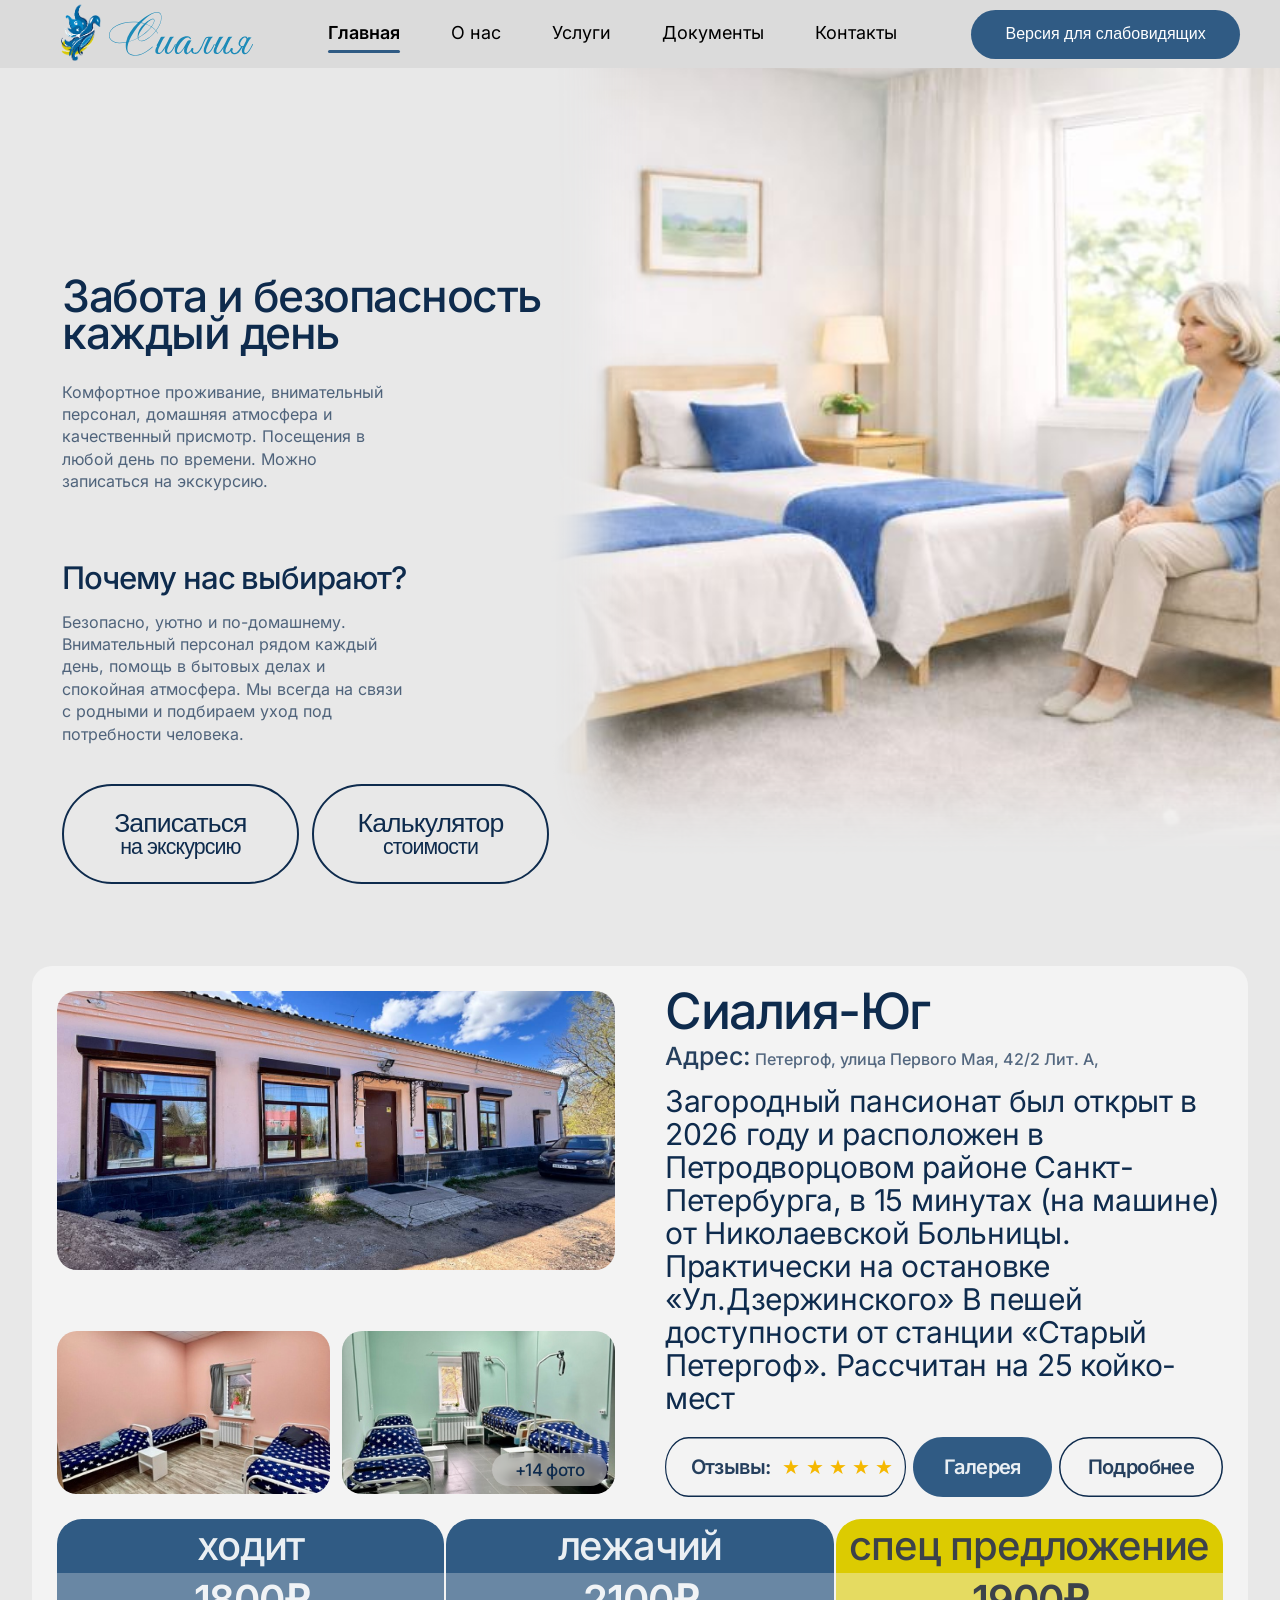
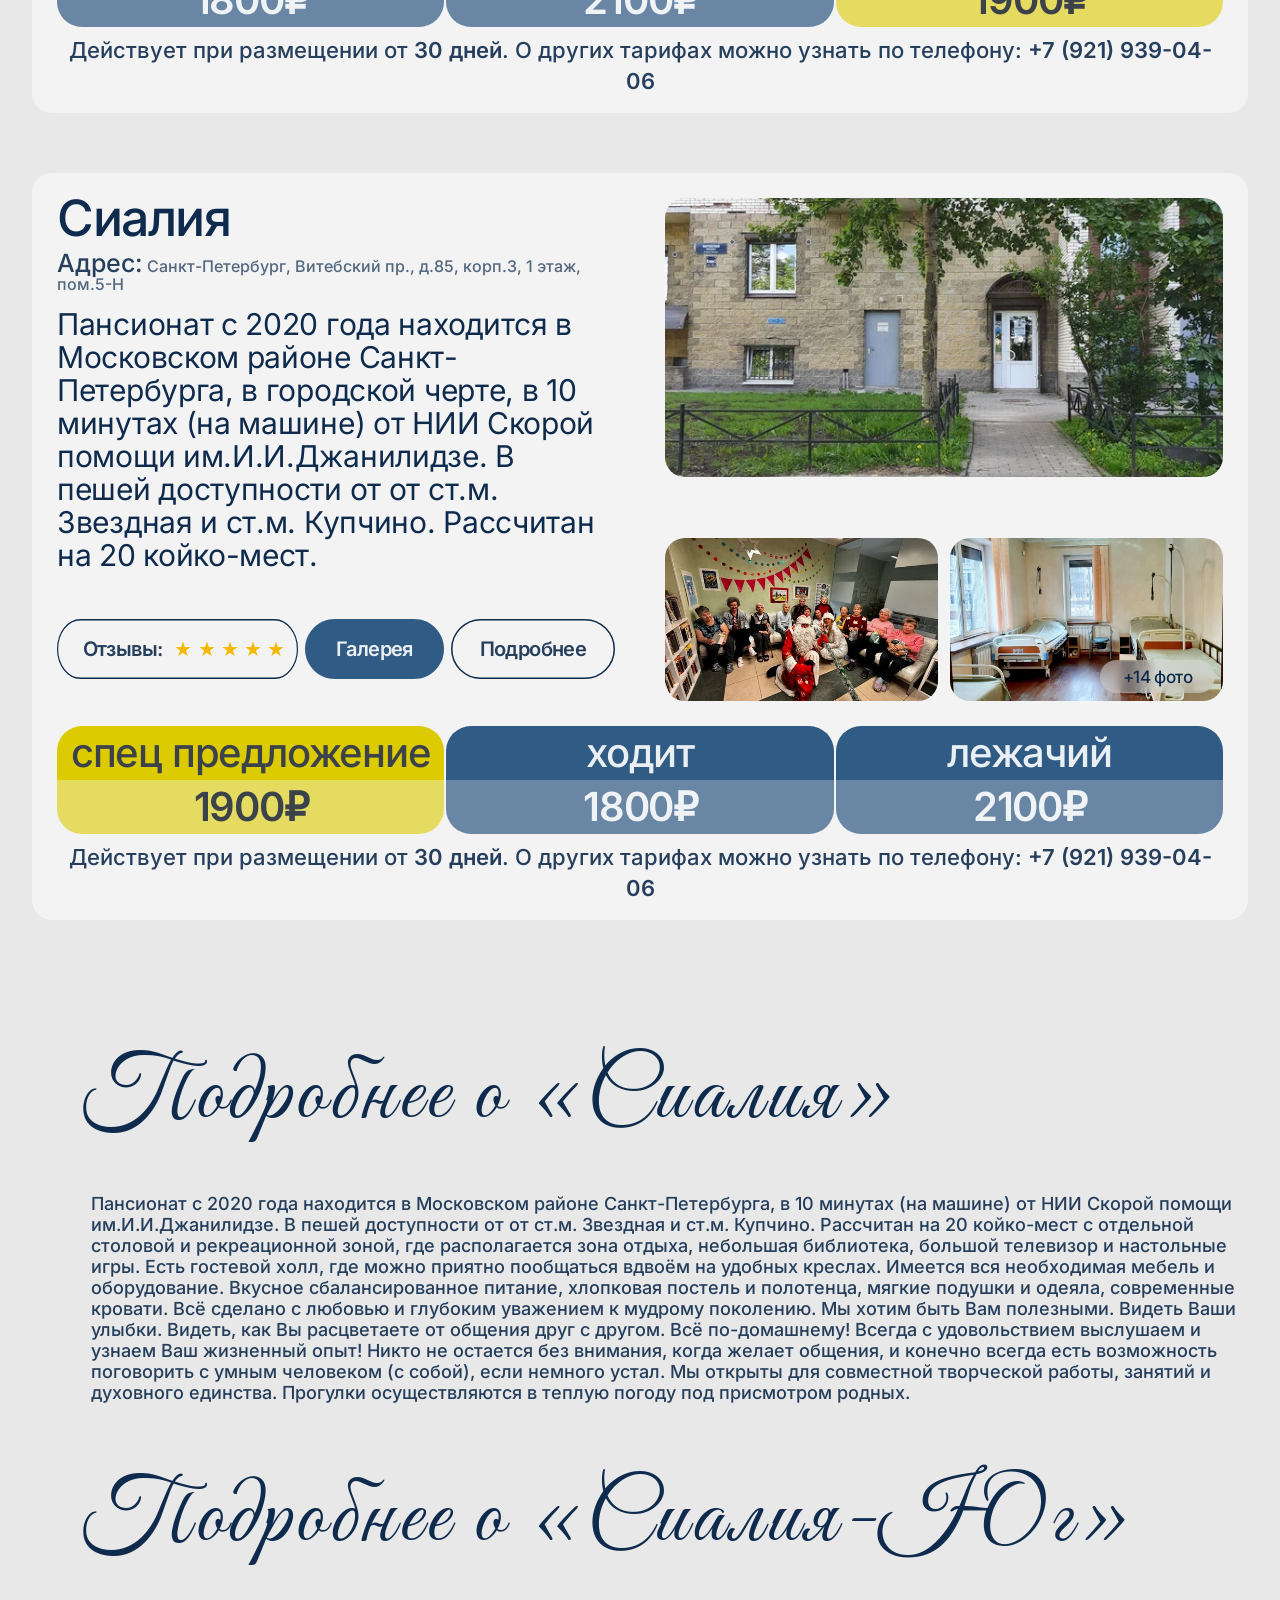
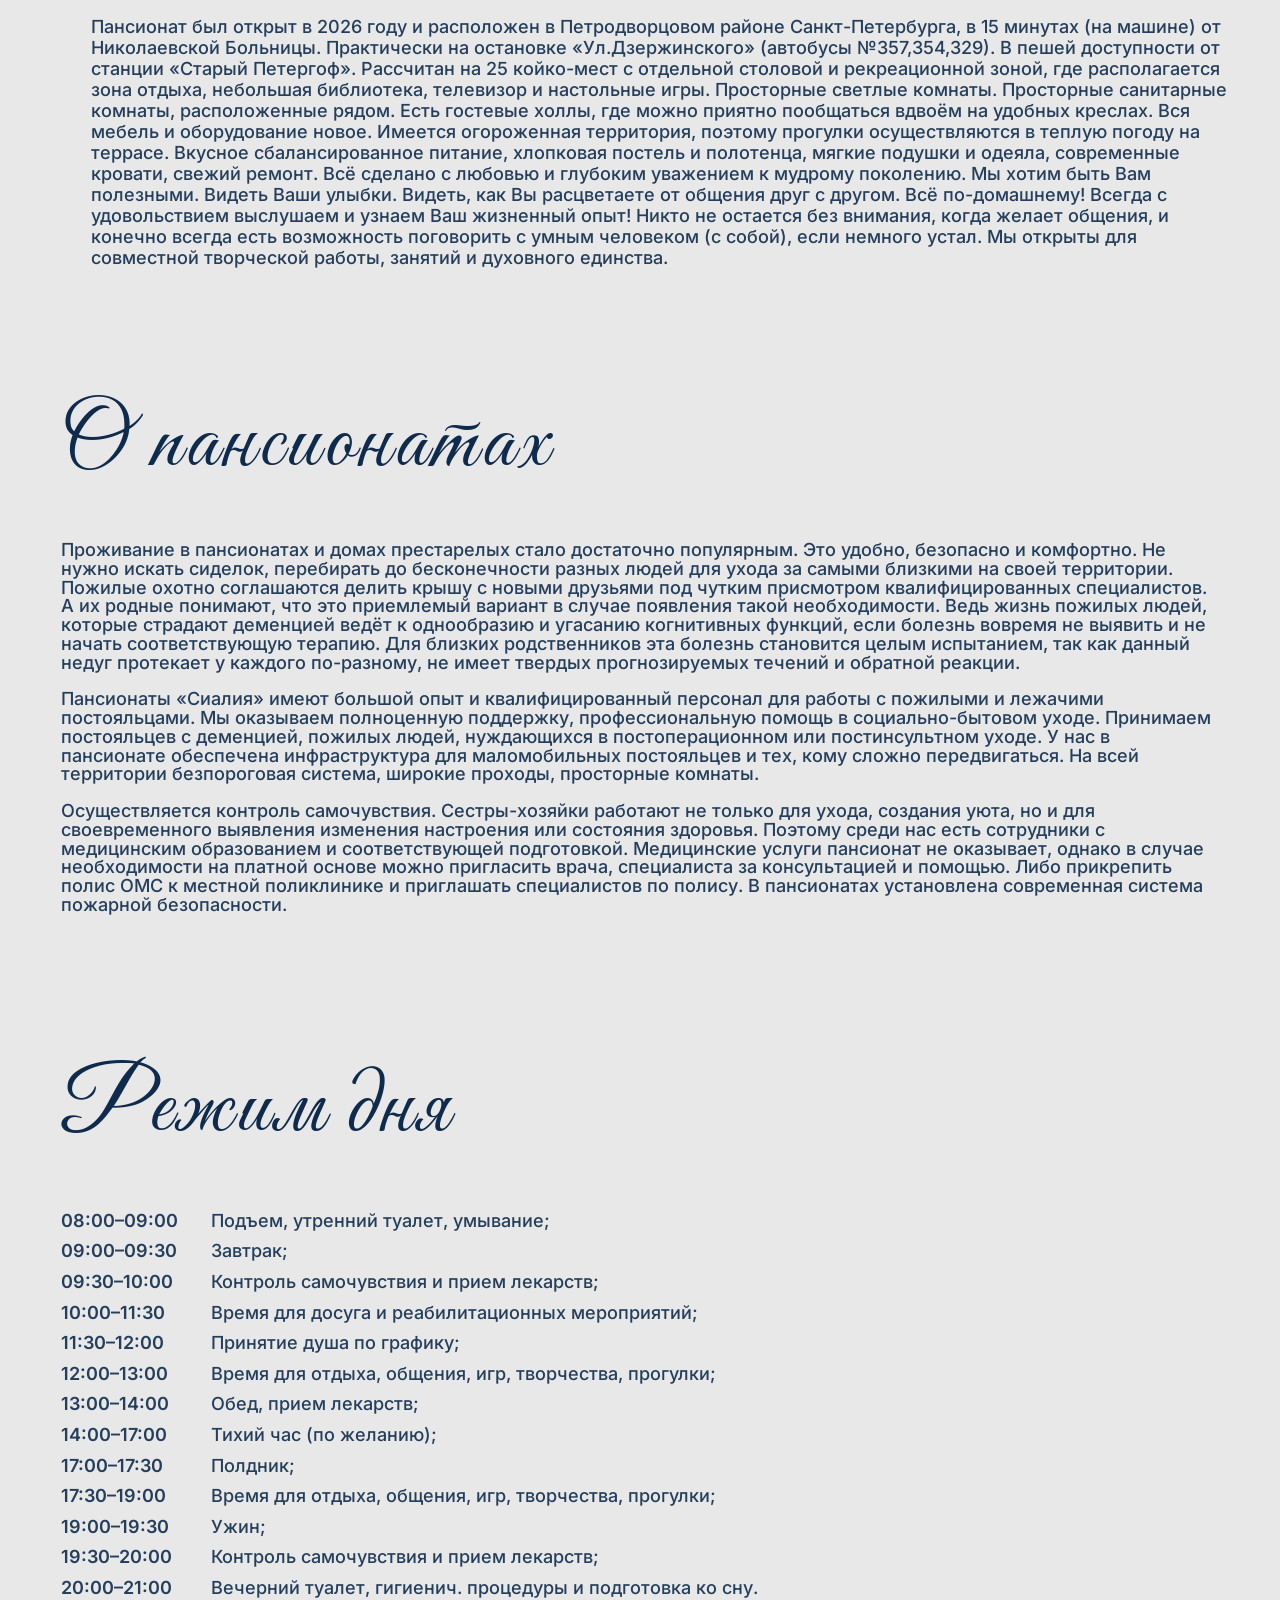
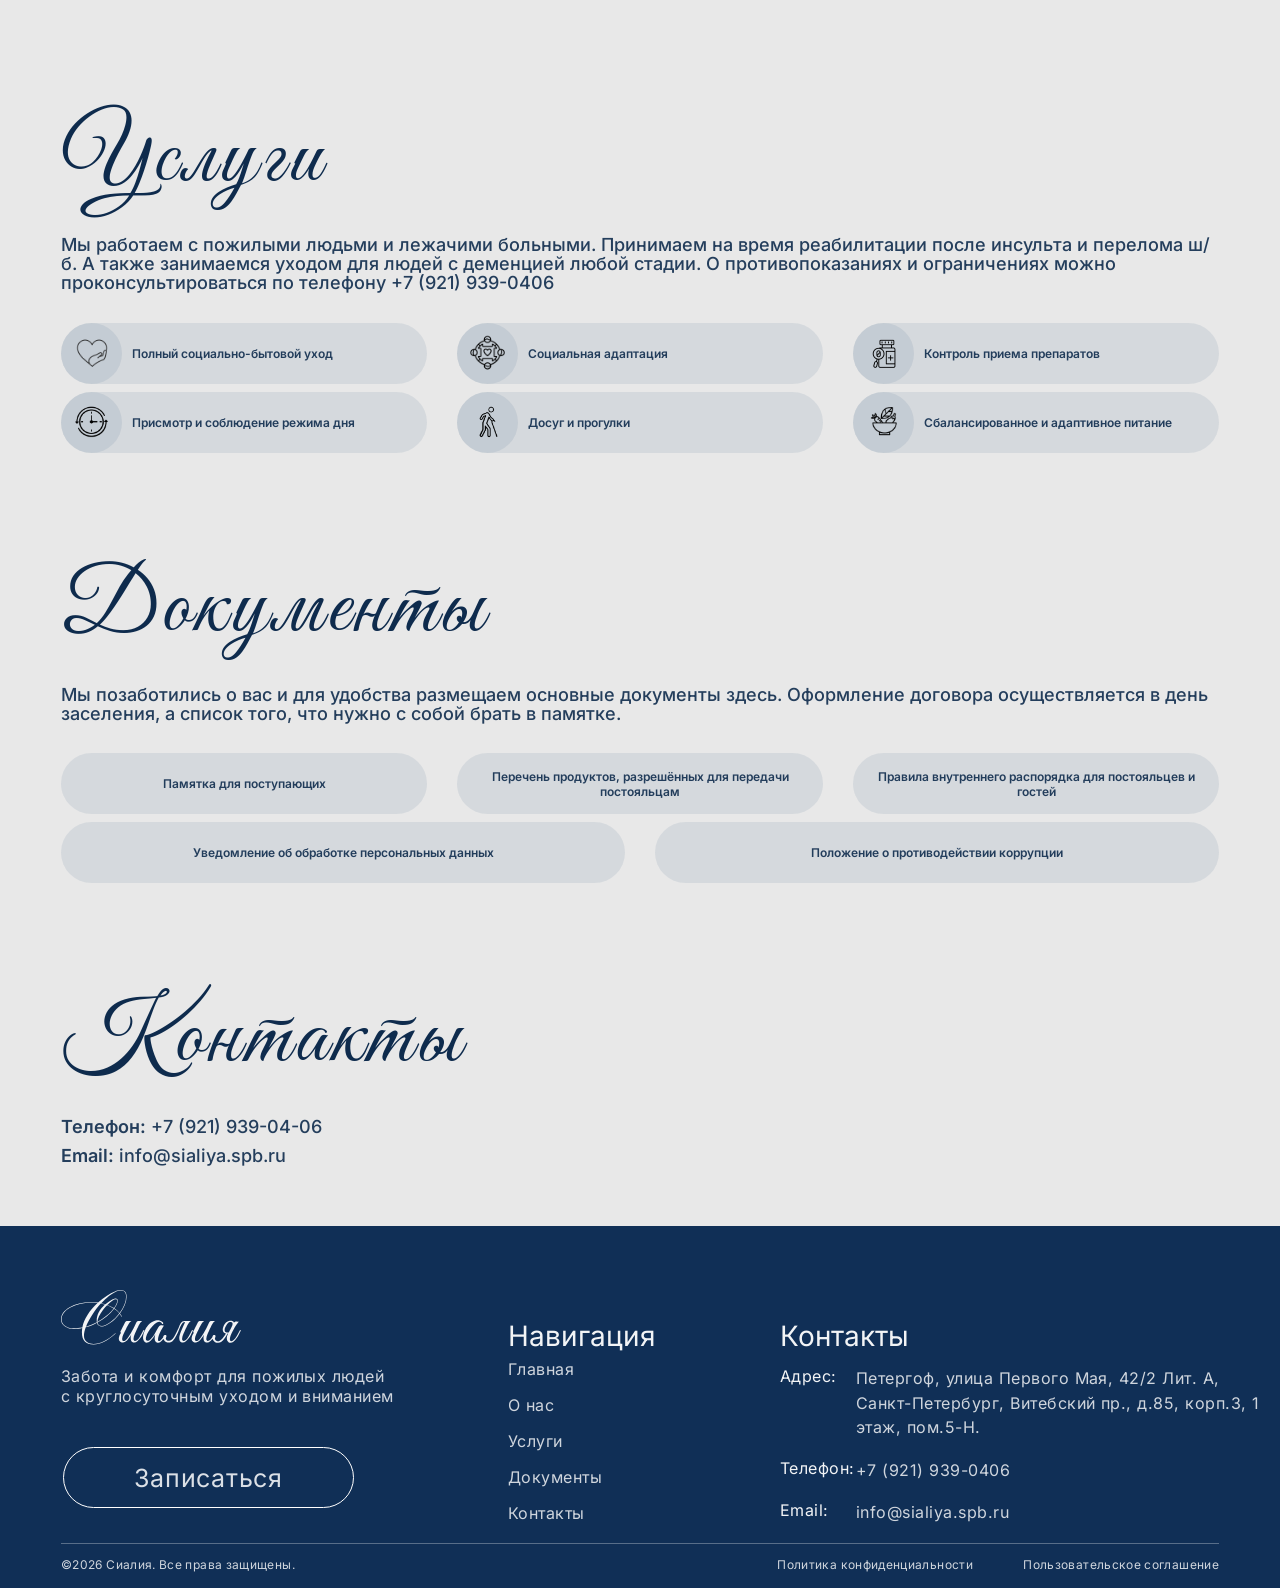
==== index.html @ 1092ec9b "Исправить версию для слабовидящих — zoom, схемы, панель - Zoom: переносим с html на .page-content — " ====
﻿<!DOCTYPE html>
<html lang="ru">
<head>
  <meta charset="UTF-8">
  <meta name="viewport" content="width=device-width, initial-scale=1">
  <title>Сиалия — Пансионат для пожилых людей</title>
  <link rel="stylesheet" href="assets/fonts/fonts-embedded.css">
  
  <link rel="stylesheet" href="style.css">
</head>
<body>
<div class="page-wrap">

<!-- ========================= HEADER ========================= -->
<header class="header" id="home">
  <a href="#home" class="header__logo-wrap">
    <img class="header__logo-img" src="assets/images/logo-bird.png" alt="Сиалия">
    <img class="header__logo-text-img" src="assets/images/logo-text.svg" alt="Сиалия">
  </a>
  <nav class="header__nav">
    <a href="#home" class="active">Главная</a>
    <a href="#about">О нас</a>
    <a href="#services">Услуги</a>
    <a href="#documents">Документы</a>
    <a href="#contacts">Контакты</a>
  </nav>
  <button class="header__burger" id="burgerBtn" aria-label="Меню">
    <span></span><span></span><span></span>
  </button>
  <button class="header__a11y" onclick="toggleA11y()" aria-label="Версия для слабовидящих">
    <svg class="header__a11y-icon" width="20" height="20" viewBox="0 0 26 26" fill="none" aria-hidden="true">
      <path d="M2 13C2 13 6.5 5 13 5C19.5 5 24 13 24 13C24 13 19.5 21 13 21C6.5 21 2 13 2 13Z" stroke="white" stroke-width="2" stroke-linecap="round" stroke-linejoin="round"/>
      <circle cx="13" cy="13" r="3.5" stroke="white" stroke-width="2"/>
    </svg>
    <span class="header__a11y-text">Версия для слабовидящих</span>
  </button>
  <nav class="header__mobile-nav" id="mobileNav">
    <a href="#home" class="active">Главная</a>
    <a href="#about">О нас</a>
    <a href="#services">Услуги</a>
    <a href="#documents">Документы</a>
    <a href="#contacts">Контакты</a>
  </nav>
</header>

<!-- ========================= A11Y PANEL ========================= -->
<div class="a11y-panel" id="a11yPanel" role="toolbar" aria-label="Параметры доступности" aria-hidden="true">
  <div class="a11y-panel__inner">
    <span class="a11y-panel__label">Размер шрифта:</span>
    <div class="a11y-panel__group">
      <button class="a11y-panel__btn" data-a11y="fs" data-val="0">А</button>
      <button class="a11y-panel__btn" data-a11y="fs" data-val="1">А+</button>
      <button class="a11y-panel__btn" data-a11y="fs" data-val="2">А++</button>
    </div>
    <div class="a11y-panel__sep" aria-hidden="true"></div>
    <span class="a11y-panel__label">Цвет:</span>
    <div class="a11y-panel__group">
      <button class="a11y-panel__btn a11y-panel__btn--bw" data-a11y="scheme" data-val="white">Ч/Б</button>
      <button class="a11y-panel__btn a11y-panel__btn--wb" data-a11y="scheme" data-val="black">Б/Ч</button>
      <button class="a11y-panel__btn a11y-panel__btn--yb" data-a11y="scheme" data-val="yellow">Ж/Ч</button>
    </div>
    <div class="a11y-panel__sep" aria-hidden="true"></div>
    <span class="a11y-panel__label">Изображения:</span>
    <div class="a11y-panel__group">
      <button class="a11y-panel__btn" data-a11y="images" data-val="1">Вкл</button>
      <button class="a11y-panel__btn" data-a11y="images" data-val="0">Выкл</button>
    </div>
    <div class="a11y-panel__sep" aria-hidden="true"></div>
    <span class="a11y-panel__label">Интервал:</span>
    <div class="a11y-panel__group">
      <button class="a11y-panel__btn" data-a11y="spacing" data-val="0">Н</button>
      <button class="a11y-panel__btn" data-a11y="spacing" data-val="1">С</button>
      <button class="a11y-panel__btn" data-a11y="spacing" data-val="2">Б</button>
    </div>
    <div class="a11y-panel__sep" aria-hidden="true"></div>
    <button class="a11y-panel__reset" id="a11yReset">Обычная версия</button>
  </div>
</div>

<div class="page-content">
<!-- ========================= HERO ========================= -->
<section class="hero">
  <!-- Right side: background photo with mask -->
  <div class="hero__bg">
    <img src="assets/images/hero-bg.jpg" alt="">
  </div>

  <!-- Left side: content -->
  <div class="hero__content">
    <h1 class="hero__title">Забота и безопасность каждый день</h1>
    <p class="hero__desc">Комфортное проживание, внимательный персонал, домашняя атмосфера и качественный присмотр. Посещения в любой день по времени. Можно записаться на экскурсию.</p>
    <h2 class="hero__why">Почему нас выбирают?</h2>
    <p class="hero__why-desc">Безопасно, уютно и по-домашнему. Внимательный персонал рядом каждый день, помощь в бытовых делах и спокойная атмосфера. Мы всегда на связи с родными и подбираем уход под потребности человека.</p>
    <div class="hero__buttons">
      <button class="hero__btn" onclick="openContact()">
        <span class="hero__btn-line1">Записаться</span>
        <span class="hero__btn-line2">на экскурсию</span>
      </button>
      <button class="hero__btn" onclick="openCalc()">
        <span class="hero__btn-line1">Калькулятор</span>
        <span class="hero__btn-line2">стоимости</span>
      </button>
    </div>
  </div>
</section>

<!-- ========================= СИАЛИЯ-ЮГ ========================= -->
<section class="branch-card" id="sialiya-yug">
  <!-- Photos LEFT -->
  <div class="branch-card__photos branch-card__photos--left">
    <img class="branch-card__photo-main" src="assets/images/south-img9.jpg" alt="Сиалия-Юг">
    <img class="branch-card__photo-sm" src="assets/images/south-img8.jpg" alt="">
    <div class="branch-card__photo-wrap">
      <img class="branch-card__photo-sm" src="assets/images/south-img10.jpg" alt="">
      <!-- TODO: заменить # на ссылку Яндекс.Карты (Юг) -->
      <a class="branch-card__more-photos" href="#" target="_blank" rel="noopener"><span>+14 фото</span></a>
    </div>
  </div>

  <!-- Reviews / Gallery / More RIGHT -->
  <div class="branch-card__meta branch-card__meta-south">
    <div class="branch-card__reviews">
      <img src="assets/images/reviews-south.svg" alt="">
      <div class="branch-card__reviews-inner">
        <span class="branch-card__reviews-label">Отзывы:</span>
        <span class="branch-card__stars"><span>★</span><span>★</span><span>★</span><span>★</span><span>★</span></span>
      </div>
    </div>
    <div class="branch-card__btn-gallery">
      <img src="assets/images/btn-gallery.svg" alt="">
      <span>Галерея</span>
    </div>
    <a class="branch-card__btn-more branch-card__btn-more-south" href="#details-south">
      <img src="assets/images/btn-more-south.svg" alt="">
      <span>Подробнее</span>
    </a>
  </div>

  <!-- Info RIGHT -->
  <div class="branch-card__info branch-card__info--right">
    <div class="branch-card__name">Сиалия-Юг</div>
    <div class="branch-card__address">
      <strong>Адрес:</strong>
      Петергоф, улица Первого Мая, 42/2 Лит. А,
    </div>
    <div class="branch-card__desc">
      Загородный пансионат был открыт в 2026 году и расположен в Петродворцовом районе Санкт-Петербурга, в 15 минутах (на машине) от Николаевской Больницы. Практически на остановке «Ул.Дзержинского» В пешей доступности от станции «Старый Петергоф». Рассчитан на 25 койко-мест
    </div>
  </div>

  <!-- Pricing table -->
  <div class="pricing">
    <div class="pricing__cols">
      <div class="pricing__col pricing__col--blue pricing__col--gap">
        <div class="pricing__top"><span class="pricing__label">ходит</span></div>
        <div class="pricing__bottom"><span class="pricing__price">1800₽</span></div>
      </div>
      <div class="pricing__col pricing__col--blue pricing__col--gap">
        <div class="pricing__top"><span class="pricing__label">лежачий</span></div>
        <div class="pricing__bottom"><span class="pricing__price">2100₽</span></div>
      </div>
      <div class="pricing__col pricing__col--yellow pricing__col--wide">
        <div class="pricing__top"><span class="pricing__label">спец предложение</span></div>
        <div class="pricing__bottom"><span class="pricing__price">1900₽</span></div>
      </div>
    </div>
    <div class="pricing__note">
      Действует при размещении от <strong>30 дней</strong>. О других тарифах можно узнать по телефону: <strong>+7 (921) 939-04-06</strong>
    </div>
  </div>
</section>

<!-- ========================= СИАЛИЯ ========================= -->
<section class="branch-card" id="sialiya">
  <!-- Info LEFT -->
  <div class="branch-card__info branch-card__info--left">
    <div class="branch-card__name">Сиалия</div>
    <div class="branch-card__address">
      <strong>Адрес:</strong>
      Санкт-Петербург, Витебский пр., д.85, корп.3, 1 этаж, пом.5-Н
    </div>
    <div class="branch-card__desc">
      Пансионат с 2020 года находится в Московском районе Санкт-Петербурга, в городской черте, в 10 минутах (на машине) от НИИ Скорой помощи им.И.И.Джанилидзе. В пешей доступности от от ст.м. Звездная и ст.м. Купчино. Рассчитан на 20 койко-мест.
    </div>
  </div>

  <!-- Reviews / Gallery / More LEFT -->
  <div class="branch-card__meta branch-card__meta-main">
    <div class="branch-card__reviews">
      <img src="assets/images/reviews-main.svg" alt="">
      <div class="branch-card__reviews-inner">
        <span class="branch-card__reviews-label">Отзывы:</span>
        <span class="branch-card__stars"><span>★</span><span>★</span><span>★</span><span>★</span><span>★</span></span>
      </div>
    </div>
    <div class="branch-card__btn-gallery">
      <img src="assets/images/btn-gallery.svg" alt="">
      <span>Галерея</span>
    </div>
    <a class="branch-card__btn-more branch-card__btn-more-main" href="#details-main">
      <img src="assets/images/btn-more-main.svg" alt="">
      <span>Подробнее</span>
    </a>
  </div>

  <!-- Photos RIGHT -->
  <div class="branch-card__photos branch-card__photos--right">
    <img class="branch-card__photo-main" src="assets/images/main-img9.jpg" alt="Сиалия">
    <img class="branch-card__photo-sm" src="assets/images/main-img8.jpg" alt="">
    <div class="branch-card__photo-wrap">
      <img class="branch-card__photo-sm" src="assets/images/main-img10.jpg" alt="">
      <!-- TODO: заменить # на ссылку Яндекс.Карты (Сиалия) -->
      <a class="branch-card__more-photos" href="#" target="_blank" rel="noopener"><span>+14 фото</span></a>
    </div>
  </div>

  <!-- Pricing table -->
  <div class="pricing">
    <div class="pricing__cols">
      <div class="pricing__col pricing__col--yellow pricing__col--wide pricing__col--gap">
        <div class="pricing__top"><span class="pricing__label">спец предложение</span></div>
        <div class="pricing__bottom"><span class="pricing__price">1900₽</span></div>
      </div>
      <div class="pricing__col pricing__col--blue pricing__col--gap">
        <div class="pricing__top"><span class="pricing__label">ходит</span></div>
        <div class="pricing__bottom"><span class="pricing__price">1800₽</span></div>
      </div>
      <div class="pricing__col pricing__col--blue">
        <div class="pricing__top"><span class="pricing__label">лежачий</span></div>
        <div class="pricing__bottom"><span class="pricing__price">2100₽</span></div>
      </div>
    </div>
    <div class="pricing__note">
      Действует при размещении от <strong>30 дней</strong>. О других тарифах можно узнать по телефону: <strong>+7 (921) 939-04-06</strong>
    </div>
  </div>
</section>

<!-- ========================= ПОДРОБНЕЕ О СИАЛИЯ ========================= -->
<section class="details">
  <h2 class="details__heading" id="details-main">Подробнее о «Сиалия»</h2>
  <p class="details__text">
    Пансионат с 2020 года находится в Московском районе Санкт-Петербурга, в 10 минутах (на машине) от НИИ Скорой помощи им.И.И.Джанилидзе. В пешей доступности от от ст.м. Звездная и ст.м. Купчино. Рассчитан на 20 койко-мест с отдельной столовой и рекреационной зоной, где располагается зона отдыха, небольшая библиотека, большой телевизор и настольные игры. Есть гостевой холл, где можно приятно пообщаться вдвоём на удобных креслах. Имеется вся необходимая мебель и оборудование. Вкусное сбалансированное питание, хлопковая постель и полотенца, мягкие подушки и одеяла, современные кровати. Всё сделано с любовью и глубоким уважением к мудрому поколению. Мы хотим быть Вам полезными. Видеть Ваши улыбки. Видеть, как Вы расцветаете от общения друг с другом. Всё по-домашнему! Всегда с удовольствием выслушаем и узнаем Ваш жизненный опыт! Никто не остается без внимания, когда желает общения, и конечно всегда есть возможность поговорить с умным человеком (с собой), если немного устал. Мы открыты для совместной творческой работы, занятий и духовного единства. Прогулки осуществляются в теплую погоду под присмотром родных.
  </p>
  <h2 class="details__heading" id="details-south">Подробнее о «Сиалия-Юг»</h2>
  <p class="details__text">
    Пансионат был открыт в 2026 году и расположен в Петродворцовом районе Санкт-Петербурга, в 15 минутах (на машине) от Николаевской Больницы. Практически на остановке «Ул.Дзержинского» (автобусы №357,354,329). В пешей доступности от станции «Старый Петергоф». Рассчитан на 25 койко-мест с отдельной столовой и рекреационной зоной, где располагается зона отдыха, небольшая библиотека, телевизор и настольные игры. Просторные светлые комнаты. Просторные санитарные комнаты, расположенные рядом. Есть гостевые холлы, где можно приятно пообщаться вдвоём на удобных креслах. Вся мебель и оборудование новое. Имеется огороженная территория, поэтому прогулки осуществляются в теплую погоду на террасе. Вкусное сбалансированное питание, хлопковая постель и полотенца, мягкие подушки и одеяла, современные кровати, свежий ремонт. Всё сделано с любовью и глубоким уважением к мудрому поколению. Мы хотим быть Вам полезными. Видеть Ваши улыбки. Видеть, как Вы расцветаете от общения друг с другом. Всё по-домашнему! Всегда с удовольствием выслушаем и узнаем Ваш жизненный опыт! Никто не остается без внимания, когда желает общения, и конечно всегда есть возможность поговорить с умным человеком (с собой), если немного устал. Мы открыты для совместной творческой работы, занятий и духовного единства.
  </p>
</section>

<!-- ========================= О ПАНСИОНАТАХ ========================= -->
<section class="section" id="about">
  <h2 class="section__heading">О пансионатах</h2>
  <div class="section__text">
    <p style="margin-bottom:1em;">Проживание в пансионатах и домах престарелых стало достаточно популярным. Это удобно, безопасно и комфортно. Не нужно искать сиделок, перебирать до бесконечности разных людей для ухода за самыми близкими на своей территории. Пожилые охотно соглашаются делить крышу с новыми друзьями под чутким присмотром квалифицированных специалистов. А их родные понимают, что это приемлемый вариант в случае появления такой необходимости. Ведь жизнь пожилых людей, которые страдают деменцией ведёт к однообразию и угасанию когнитивных функций, если болезнь вовремя не выявить и не начать соответствующую терапию. Для близких родственников эта болезнь становится целым испытанием, так как данный недуг протекает у каждого по-разному, не имеет твердых прогнозируемых течений и обратной реакции.</p>
    <p style="margin-bottom:1em;">Пансионаты «Сиалия» имеют большой опыт и квалифицированный персонал для работы с пожилыми и лежачими постояльцами. Мы оказываем полноценную поддержку, профессиональную помощь в социально-бытовом уходе. Принимаем постояльцев с деменцией, пожилых людей, нуждающихся в постоперационном или постинсультном уходе. У нас в пансионате обеспечена инфраструктура для маломобильных постояльцев и тех, кому сложно передвигаться. На всей территории безпороговая система, широкие проходы, просторные комнаты.</p>
    <p style="margin-bottom:1em;">Осуществляется контроль самочувствия. Сестры-хозяйки работают не только для ухода, создания уюта, но и для своевременного выявления изменения настроения или состояния здоровья. Поэтому среди нас есть сотрудники с медицинским образованием и соответствующей подготовкой. Медицинские услуги пансионат не оказывает, однако в случае необходимости на платной основе можно пригласить врача, специалиста за консультацией и помощью. Либо прикрепить полис ОМС к местной поликлинике и приглашать специалистов по полису. В пансионатах установлена современная система пожарной безопасности.</p>
  </div>
</section>

<!-- ========================= РЕЖИМ ДНЯ ========================= -->
<section class="schedule">
  <h2 class="schedule__heading">Режим дня</h2>
  <div class="schedule__table">
    <div class="schedule__row"><span class="schedule__time">08:00–09:00</span><span class="schedule__item">Подъем, утренний туалет, умывание;</span></div>
    <div class="schedule__row"><span class="schedule__time">09:00–09:30</span><span class="schedule__item">Завтрак;</span></div>
    <div class="schedule__row"><span class="schedule__time">09:30–10:00</span><span class="schedule__item">Контроль самочувствия и прием лекарств;</span></div>
    <div class="schedule__row"><span class="schedule__time">10:00–11:30</span><span class="schedule__item">Время для досуга и реабилитационных мероприятий;</span></div>
    <div class="schedule__row"><span class="schedule__time">11:30–12:00</span><span class="schedule__item">Принятие душа по графику;</span></div>
    <div class="schedule__row"><span class="schedule__time">12:00–13:00</span><span class="schedule__item">Время для отдыха, общения, игр, творчества, прогулки;</span></div>
    <div class="schedule__row"><span class="schedule__time">13:00–14:00</span><span class="schedule__item">Обед, прием лекарств;</span></div>
    <div class="schedule__row"><span class="schedule__time">14:00–17:00</span><span class="schedule__item">Тихий час (по желанию);</span></div>
    <div class="schedule__row"><span class="schedule__time">17:00–17:30</span><span class="schedule__item">Полдник;</span></div>
    <div class="schedule__row"><span class="schedule__time">17:30–19:00</span><span class="schedule__item">Время для отдыха, общения, игр, творчества, прогулки;</span></div>
    <div class="schedule__row"><span class="schedule__time">19:00–19:30</span><span class="schedule__item">Ужин;</span></div>
    <div class="schedule__row"><span class="schedule__time">19:30–20:00</span><span class="schedule__item">Контроль самочувствия и прием лекарств;</span></div>
    <div class="schedule__row"><span class="schedule__time">20:00–21:00</span><span class="schedule__item">Вечерний туалет, гигиенич. процедуры и подготовка ко сну.</span></div>
  </div>
  </section>

<!-- ========================= УСЛУГИ ========================= -->
<section class="services" id="services">
  <h2 class="services__heading">Услуги</h2>
  <p class="services__desc">Мы работаем с пожилыми людьми и лежачими больными. Принимаем на время реабилитации после инсульта и перелома ш/б. А также занимаемся уходом для людей с деменцией любой стадии. О противопоказаниях и ограничениях можно проконсультироваться по телефону +7 (921) 939-0406</p>
  <div class="services__grid">
    <div class="service-item">
      <div class="service-item__icon-wrap"><img class="service-item__icon" src="assets/images/icon1.png" alt=""></div>
      <span class="service-item__text">Полный социально-бытовой уход</span>
    </div>
    <div class="service-item">
      <div class="service-item__icon-wrap"><img class="service-item__icon" src="assets/images/icon5.png" alt=""></div>
      <span class="service-item__text">Социальная адаптация</span>
    </div>
    <div class="service-item">
      <div class="service-item__icon-wrap"><img class="service-item__icon" src="assets/images/icon3.png" alt=""></div>
      <span class="service-item__text">Контроль приема препаратов</span>
    </div>
    <div class="service-item">
      <div class="service-item__icon-wrap"><img class="service-item__icon" src="assets/images/icon4.png" alt=""></div>
      <span class="service-item__text">Присмотр и соблюдение режима дня</span>
    </div>
    <div class="service-item">
      <div class="service-item__icon-wrap"><img class="service-item__icon" src="assets/images/icon2.png" alt=""></div>
      <span class="service-item__text">Досуг и прогулки</span>
    </div>
    <div class="service-item">
      <div class="service-item__icon-wrap"><img class="service-item__icon" src="assets/images/icon6.png" alt=""></div>
      <span class="service-item__text">Сбалансированное и адаптивное питание</span>
    </div>
  </div>
</section>

<!-- ========================= ДОКУМЕНТЫ ========================= -->
<section class="documents" id="documents">
  <h2 class="documents__heading">Документы</h2>
  <p class="documents__desc">Мы позаботились о вас и для удобства размещаем основные документы здесь. Оформление договора осуществляется в день заселения, а список того, что нужно с собой брать в памятке.</p>
  <div class="documents__grid">
    <a class="doc-item" href="docs/pamyatka.html">
      <span>Памятка для поступающих</span>
    </a>
    <a class="doc-item" href="docs/perechen-produktov.html">
      <span>Перечень продуктов, разрешённых для передачи постояльцам</span>
    </a>
    <a class="doc-item" href="docs/pravila-rasporyadka.html">
      <span>Правила внутреннего распорядка для постояльцев и гостей</span>
    </a>
    <a class="doc-item" href="docs/personalnye-dannye.html">
      <span>Уведомление об обработке персональных данных</span>
    </a>
    <a class="doc-item doc-item--wide" href="docs/protivodeistvie-korrupcii.html">
      <span>Положение о противодействии коррупции</span>
    </a>
  </div>
</section>

<!-- ========================= КОНТАКТЫ ========================= -->
<section class="contacts" id="contacts">
  <h2 class="contacts__heading">Контакты</h2>
  <p class="contacts__phone"><strong>Телефон:</strong> +7 (921) 939-04-06</p>
  <p class="contacts__email"><strong>Email:</strong> info@sialiya.spb.ru</p>
</section>

<!-- ========================= FOOTER ========================= -->
<footer class="footer">
  <div class="footer__logo">
    <img src="assets/images/logo-text-footer.svg" alt="Сиалия">
  </div>
  <div class="footer__tagline">
    Забота и комфорт для пожилых людей<br>
    с круглосуточным уходом и вниманием
  </div>
  <div class="footer__cta" onclick="openContact()">
    <span>Записаться</span>
  </div>

  <!-- nav + contacts wrapper (static on desktop, flex on mobile) -->
  <div class="footer__mid">
    <div class="footer__nav-col">
      <div class="footer__nav-title">Навигация</div>
      <nav class="footer__nav">
        <a href="#home">Главная</a>
        <a href="#about">О нас</a>
        <a href="#services">Услуги</a>
        <a href="#documents">Документы</a>
        <a href="#contacts">Контакты</a>
      </nav>
    </div>
    <div class="footer__contacts-col">
      <div class="footer__contacts-title">Контакты</div>
      <div class="footer__contacts-block">
        <div class="footer__contacts-row">
          <span class="footer__contacts-label">Адрес:</span>
          <span class="footer__contacts-value">Петергоф, улица Первого Мая, 42/2 Лит. А,<br>Санкт-Петербург, Витебский пр., д.85, корп.3, 1 этаж, пом.5-Н.</span>
        </div>
        <div class="footer__contacts-row">
          <span class="footer__contacts-label">Телефон:</span>
          <span class="footer__contacts-value">+7 (921) 939-0406</span>
        </div>
        <div class="footer__contacts-row">
          <span class="footer__contacts-label">Email:</span>
          <span class="footer__contacts-value">info@sialiya.spb.ru</span>
        </div>
      </div>
    </div>
  </div>

  <!-- bottom bar wrapper -->
  <div class="footer__bottom">
    <div class="footer__line"></div>
    <div class="footer__bottom-links">
      <span class="footer__copyright">©2026 Сиалия. Все права защищены.</span>
      <a class="footer__policy" href="privacy.html">Политика конфиденциальности</a>
      <a class="footer__terms" href="terms.html">Пользовательское соглашение</a>
    </div>
  </div>
</footer>
</div><!-- /.page-content -->

</div><!-- /.page-wrap -->

<!-- ========================= CALCULATOR MODAL ========================= -->
<div class="modal-overlay" id="calcModal" onclick="if(event.target===this)closeCalc()">
  <div class="calculator">
    <div class="calc__header">
      <h2>Расчёт стоимости пребывания</h2>
      <button class="calc__close" onclick="closeCalc()">✕</button>
    </div>
    <div class="calc__body">
      <div class="calc__field">
        <label class="calc__label">Срок пребывания</label>
        <select id="calcPeriod" class="calc__input">
          <option value="">Выбрать</option>
          <option>До 30 дней</option>
          <option>От 30 дней</option>
          <option>От 3 месяцев</option>
        </select>
      </div>
      <div class="calc__field">
        <label class="calc__label">Возраст</label>
        <input id="calcAge" class="calc__input" type="number" placeholder="Например: 65 лет" min="1" max="120">
      </div>
      <div class="calc__field">
        <label class="calc__label">Степень самостоятельности</label>
        <select id="calcMobility" class="calc__input">
          <option value="">Выбрать</option>
          <option>Ходит самостоятельно</option>
          <option>Ходит с поддержкой</option>
          <option>Лежачий</option>
        </select>
      </div>
      <div class="calc__field">
        <label class="calc__label">Телефон</label>
        <input class="calc__input" type="tel" placeholder="Например: +7 999 999 99 99">
      </div>
      <div class="calc__field">
        <label class="calc__label">Психические заболевания</label>
        <select id="calcMental" class="calc__input" onchange="toggleMentalDetail(this)">
          <option value="">Выбрать</option>
          <option value="no">Нет</option>
          <option value="yes">Да</option>
        </select>
        <input id="calcMentalDetail" class="calc__input calc__mental-detail" type="text" placeholder="Уточните заболевание">
      </div>
      <div class="calc__field">
        <label class="calc__label">Пол</label>
        <div id="calcGender" class="calc__gender">
          <label><input type="radio" name="gender" value="m"> Мужской</label>
          <label><input type="radio" name="gender" value="f"> Женский</label>
        </div>
      </div>
      <label class="calc__consent">
        <input type="checkbox" class="calc__checkbox">
        <span class="calc__consent-text">
          <strong>Нажимая кнопку я даю согласие на </strong>
          обработку персональных данных и соглашаюсь с политикой конфиденциальности
        </span>
      </label>
      <div class="calc__submit-wrap">
        <button class="calc__submit" onclick="submitCalc(event)">Рассчитать стоимость</button>
      </div>
    </div>
  </div>
</div>

<!-- ========================= УВЕДОМЛЕНИЕ ПОСЛЕ КАЛЬКУЛЯТОРА ========================= -->
<div class="modal-overlay" id="notifModal" onclick="if(event.target===this)closeNotif()">
  <div class="notif">
    <button class="calc__close notif__close" onclick="closeNotif()">✕</button>
    <div class="notif__icon">✓</div>
    <h2 class="notif__title">Заявка принята!</h2>
    <p class="notif__text">Менеджер рассчитает стоимость пребывания и свяжется с вами в ближайшее время.</p>
    <button class="notif__btn" onclick="closeNotif()">Понятно</button>
  </div>
</div>

<!-- ========================= ПОПАП КОНТАКТОВ ========================= -->
<div class="modal-overlay" id="contactModal" onclick="if(event.target===this)closeContact()">
  <div class="contact-popup">
    <button class="calc__close" onclick="closeContact()">✕</button>
    <h2 class="contact-popup__title">Свяжитесь с нами</h2>
    <p class="contact-popup__subtitle">Менеджер ответит на все вопросы и поможет подобрать место</p>
    <a class="contact-popup__phone" href="tel:+79219390406">+7 (921) 939-04-06</a>
    <a class="contact-popup__email" href="mailto:info@sialiya.spb.ru">info@sialiya.spb.ru</a>
    <button class="notif__btn contact-popup__close-btn" onclick="closeContact()">Закрыть</button>
  </div>
</div>

<script src="script.js"></script>
</body>
</html>
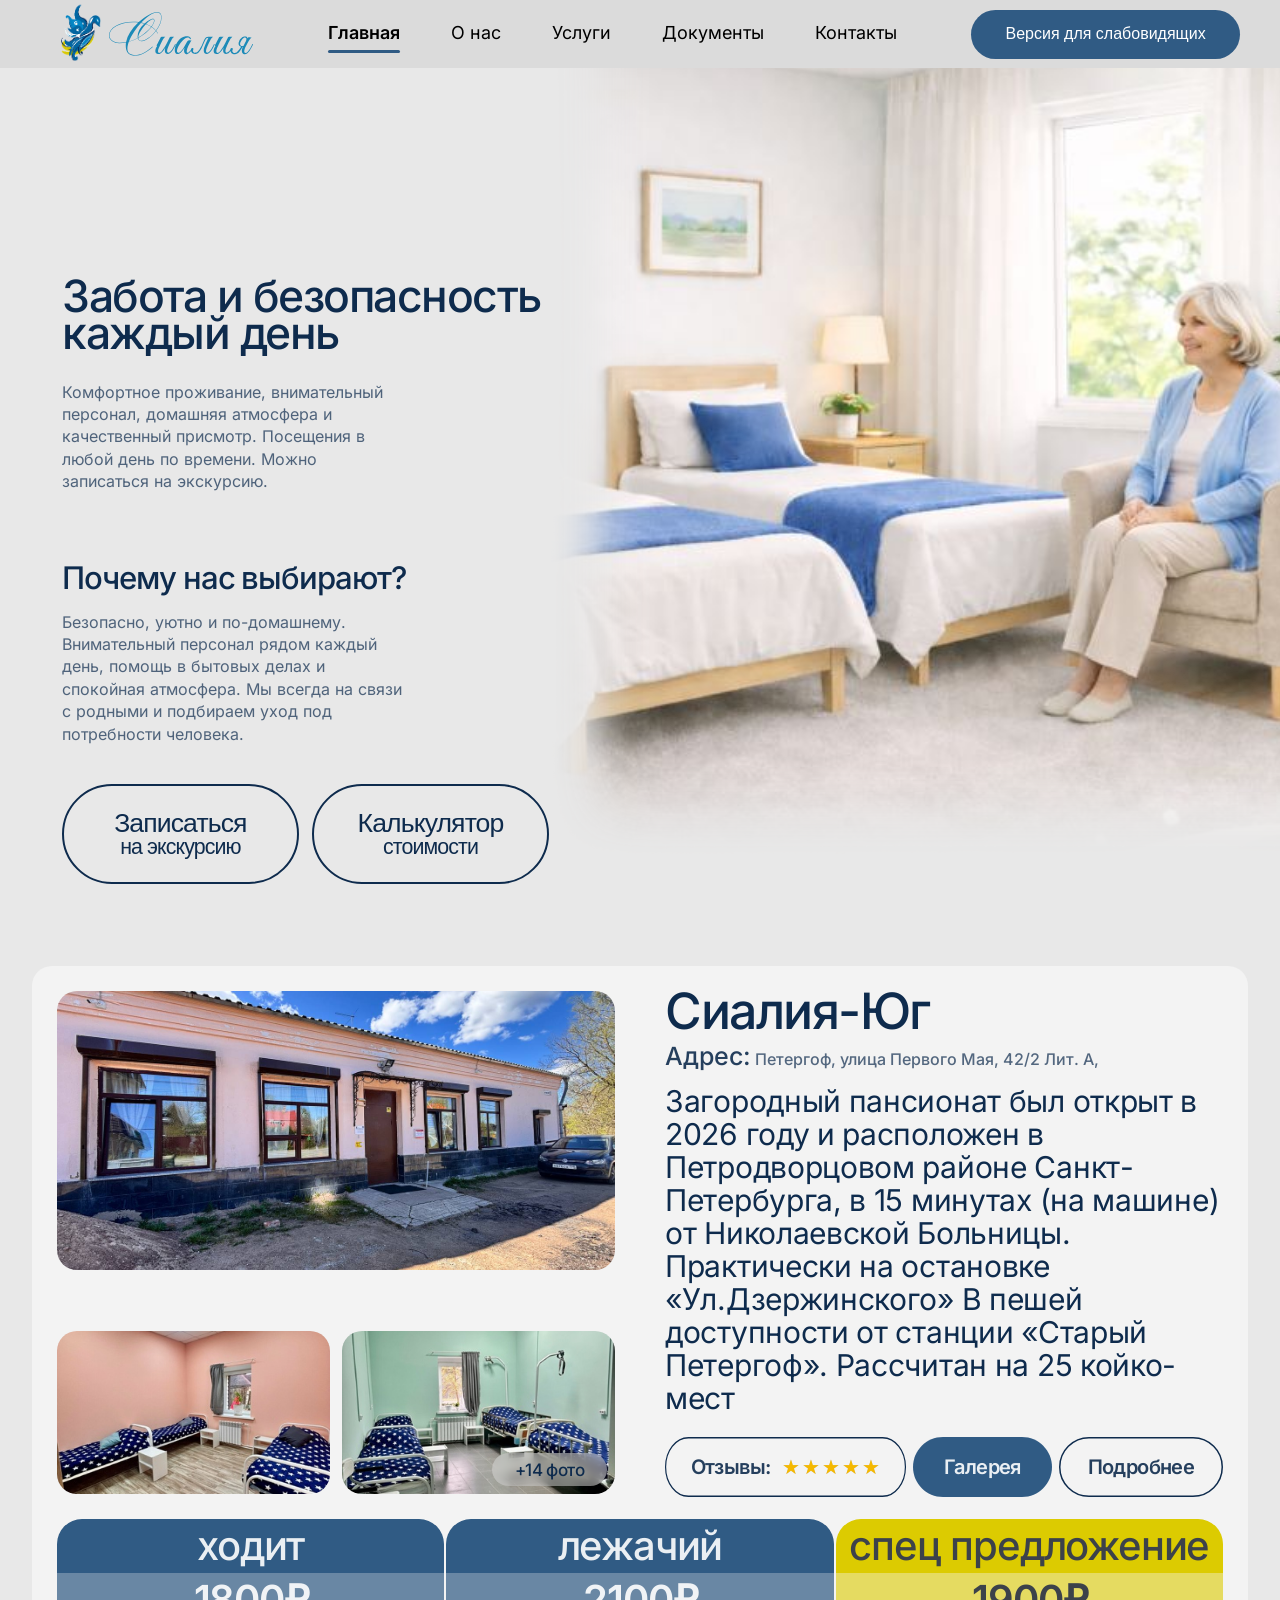
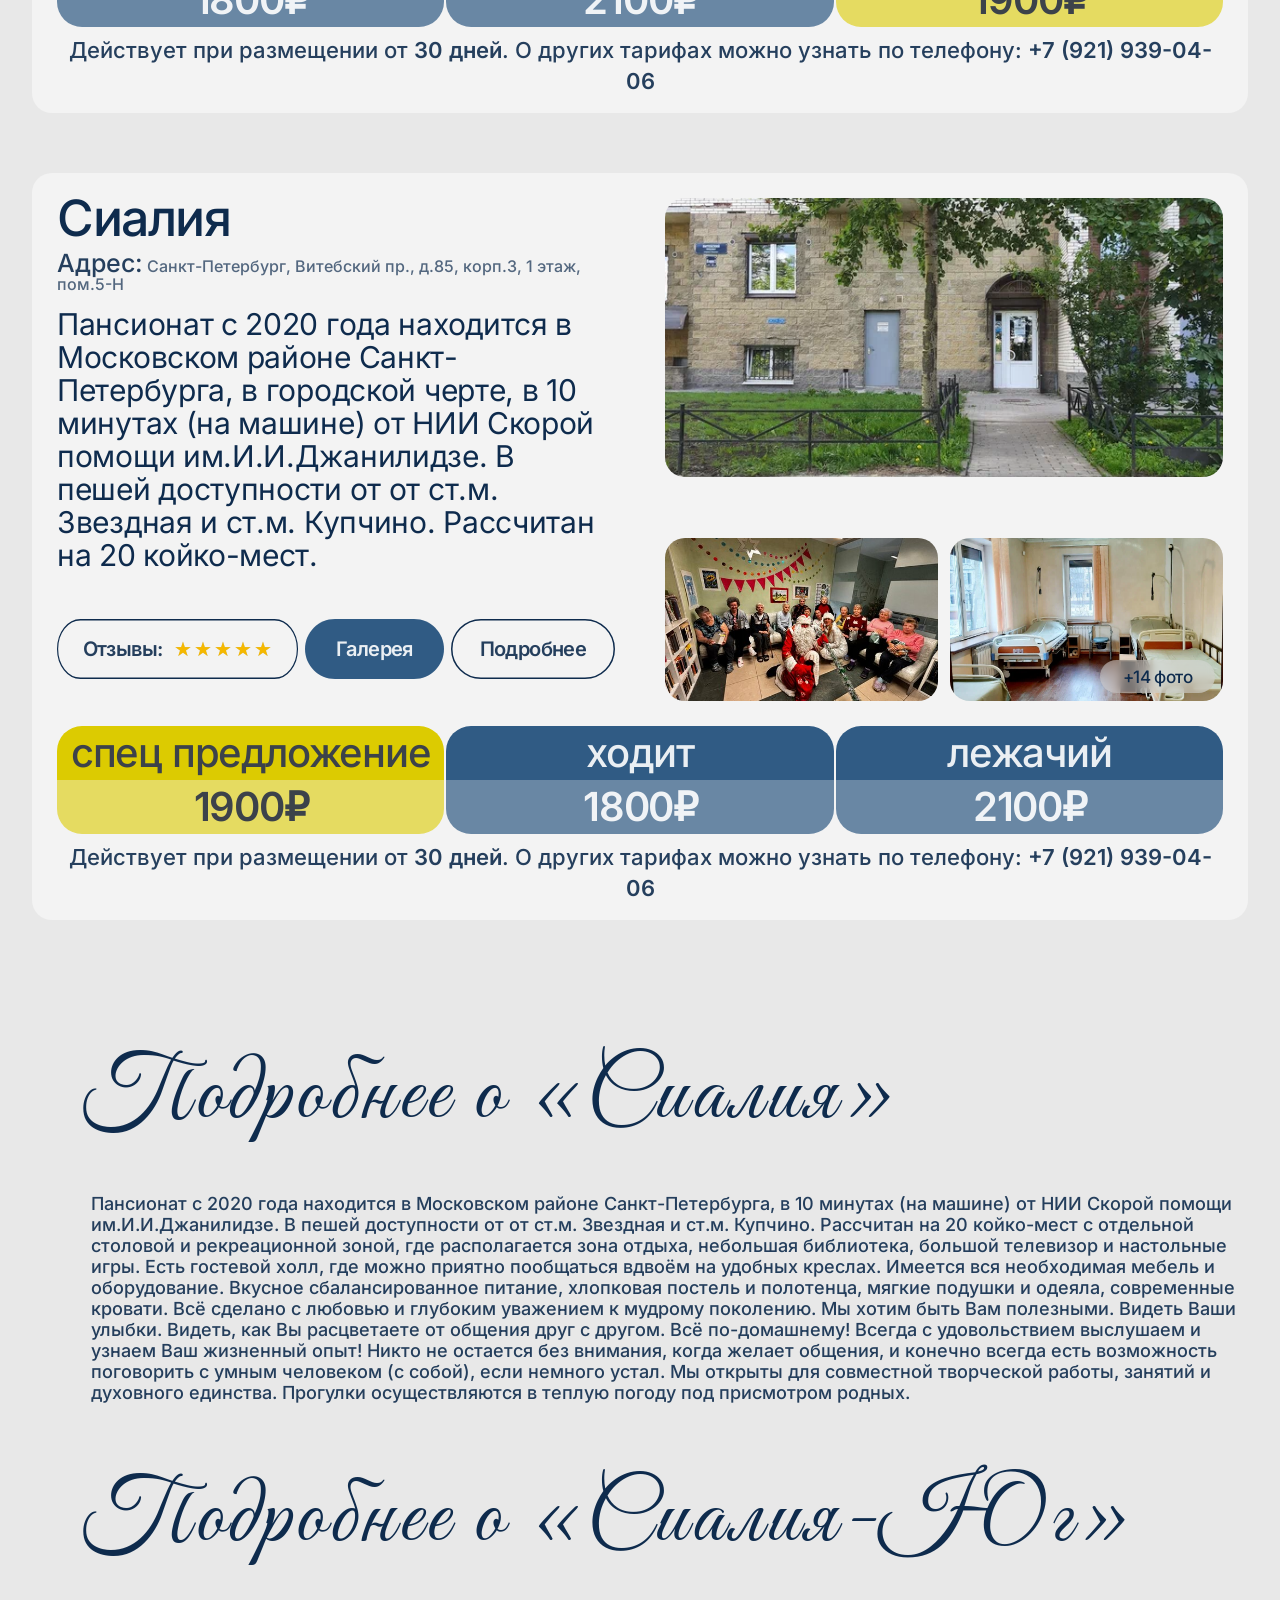
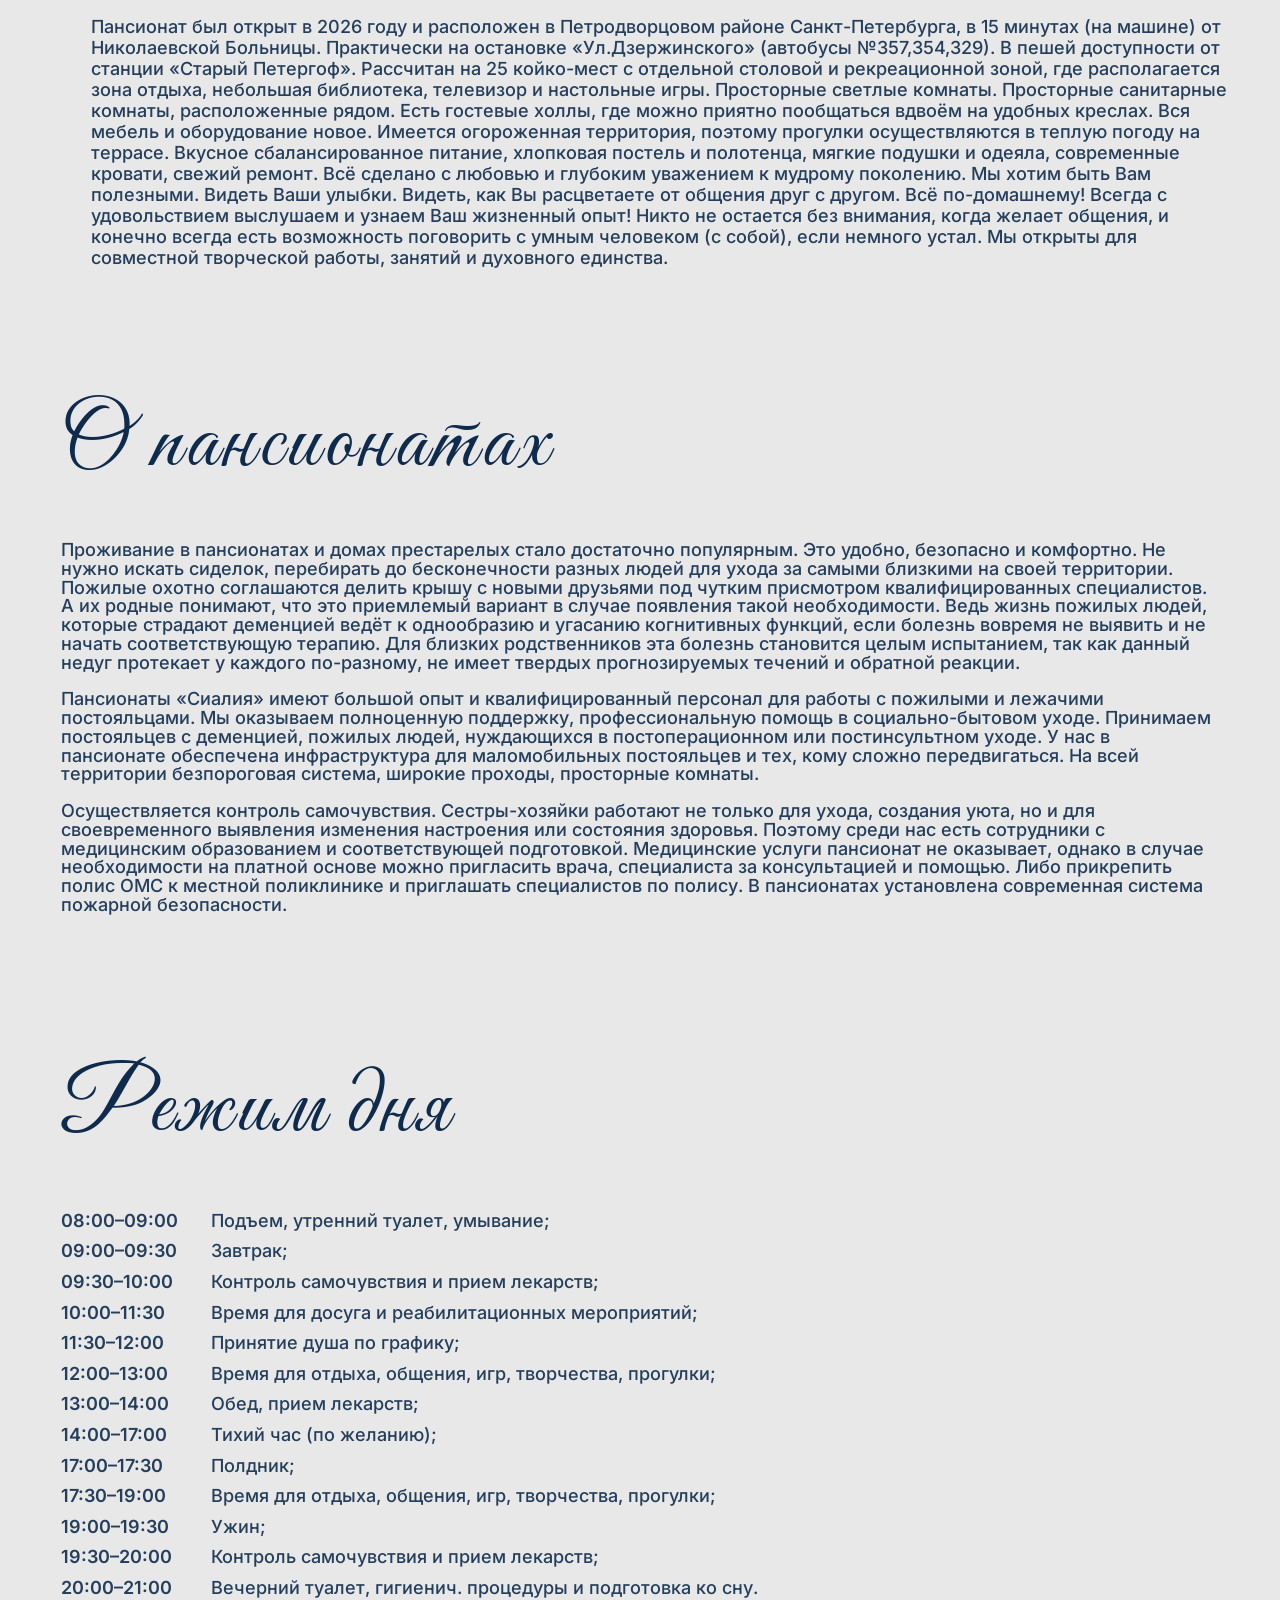
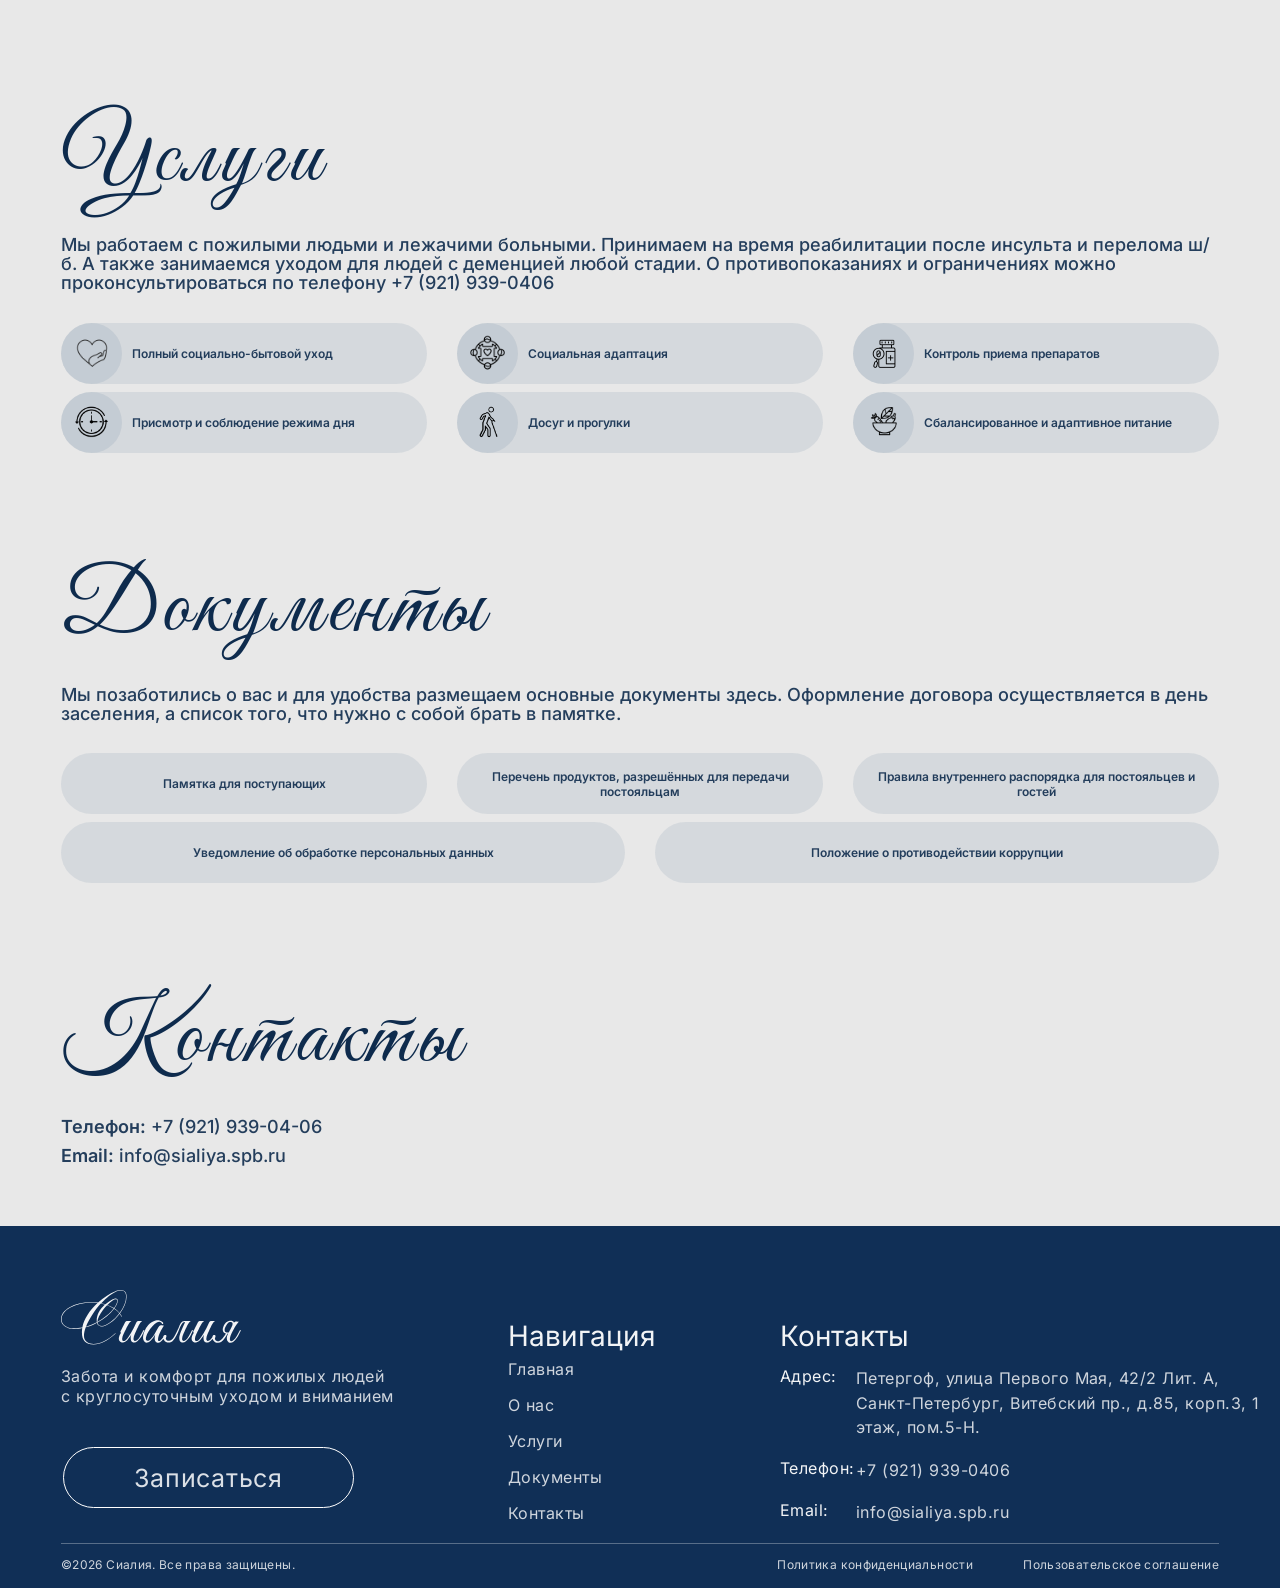
==== commit 8e41dbec: "Add real Yandex Maps photo links and accurate 4.9 star ratings - Replace placeholder href=# on +14 ф" ====
--- a/index.html
+++ b/index.html
@@ -112,8 +112,7 @@
     <img class="branch-card__photo-sm" src="assets/images/south-img8.jpg" alt="">
     <div class="branch-card__photo-wrap">
       <img class="branch-card__photo-sm" src="assets/images/south-img10.jpg" alt="">
-      <!-- TODO: заменить # на ссылку Яндекс.Карты (Юг) -->
-      <a class="branch-card__more-photos" href="#" target="_blank" rel="noopener"><span>+14 фото</span></a>
+      <a class="branch-card__more-photos" href="https://yandex.com.tr/maps/org/sialiya_yug/46590422293/gallery/?ll=28.793338%2C59.879597&mode=search&sll=29.848026%2C59.878573&source=serp_navig&tab=gallery&text=%D0%A1%D0%B8%D0%B0%D0%BB%D0%B8%D1%8F%20%D1%8E%D0%B3&z=9" target="_blank" rel="noopener"><span>+14 фото</span></a>
     </div>
   </div>
 
@@ -123,7 +122,10 @@
       <img src="assets/images/reviews-south.svg" alt="">
       <div class="branch-card__reviews-inner">
         <span class="branch-card__reviews-label">Отзывы:</span>
-        <span class="branch-card__stars"><span>★</span><span>★</span><span>★</span><span>★</span><span>★</span></span>
+        <span class="branch-card__stars" aria-label="4.9 из 5">
+          <span class="stars-bg">★★★★★</span>
+          <span class="stars-fill" style="width:98%">★★★★★</span>
+        </span>
       </div>
     </div>
     <div class="branch-card__btn-gallery">
@@ -190,7 +192,10 @@
       <img src="assets/images/reviews-main.svg" alt="">
       <div class="branch-card__reviews-inner">
         <span class="branch-card__reviews-label">Отзывы:</span>
-        <span class="branch-card__stars"><span>★</span><span>★</span><span>★</span><span>★</span><span>★</span></span>
+        <span class="branch-card__stars" aria-label="4.9 из 5">
+          <span class="stars-bg">★★★★★</span>
+          <span class="stars-fill" style="width:98%">★★★★★</span>
+        </span>
       </div>
     </div>
     <div class="branch-card__btn-gallery">
@@ -209,8 +214,7 @@
     <img class="branch-card__photo-sm" src="assets/images/main-img8.jpg" alt="">
     <div class="branch-card__photo-wrap">
       <img class="branch-card__photo-sm" src="assets/images/main-img10.jpg" alt="">
-      <!-- TODO: заменить # на ссылку Яндекс.Карты (Сиалия) -->
-      <a class="branch-card__more-photos" href="#" target="_blank" rel="noopener"><span>+14 фото</span></a>
+      <a class="branch-card__more-photos" href="https://yandex.com.tr/maps/org/cialia/163481686618/gallery/?ll=36.197860%2C45.125006&mode=search&sll=36.725204%2C45.123818&source=serp_navig&tab=gallery&text=%D0%A1%D0%B8%D0%B0%D0%BB%D0%B8%D1%8F&z=9" target="_blank" rel="noopener"><span>+14 фото</span></a>
     </div>
   </div>
 
--- a/style.css
+++ b/style.css
@@ -1,7 +1,7 @@
 
     *, *::before, *::after { box-sizing: border-box; margin: 0; padding: 0; }
 
-    html { overflow-x: hidden; }
+    html { overflow-x: clip; }
     /* a11y-mode убран — используется полная панель слабовидящих ниже */
     body {
       font-family: 'Inter', sans-serif;
@@ -15,6 +15,7 @@
 
     /* ===================== HEADER ===================== */
     .header {
+      position: -webkit-sticky;
       position: sticky;
       top: 0;
       z-index: 100;
@@ -419,16 +420,24 @@
       letter-spacing: -0.6px;
     }
     .branch-card__stars {
-      display: flex;
-      gap: clamp(2px, 0.4vw, 8px);
-      flex-shrink: 1;
-      min-width: 0;
-    }
-    .branch-card__stars span {
-      font-size: 20px;
-      color: #f5b800;
+      position: relative;
+      display: inline-block;
       flex-shrink: 0;
       line-height: 1;
+      white-space: nowrap;
+    }
+    .stars-bg,
+    .stars-fill {
+      font-size: 20px;
+      letter-spacing: 2px;
+      line-height: 1;
+    }
+    .stars-bg { color: #ccc; }
+    .stars-fill {
+      position: absolute;
+      top: 0; left: 0;
+      overflow: hidden;
+      color: #f5b800;
     }
 
     .branch-card__btn-gallery,
@@ -1593,6 +1602,7 @@
       display: none;
       background: #eef2f6;
       border-bottom: 2px solid #305b84;
+      position: -webkit-sticky;
       position: sticky;
       top: 68px;
       z-index: 99;
@@ -1711,6 +1721,9 @@
     html.a11y-scheme-white .header__nav a,
     html.a11y-scheme-white .header__mobile-nav a { color: #000 !important; }
     html.a11y-scheme-white a { color: #00008b !important; }
+    /* Кнопка «Версия для слабовидящих» — текст всегда белый */
+    html.a11y-scheme-white .header__a11y,
+    html.a11y-scheme-white .header__a11y span { color: #fff !important; }
     html.a11y-scheme-white .hero__bg { display: none !important; }
     html.a11y-scheme-white .modal-overlay { background: rgba(0,0,0,0.6) !important; }
 
@@ -1751,6 +1764,8 @@
     html.a11y-scheme-yellow .header__nav a,
     html.a11y-scheme-yellow .header__mobile-nav a { color: #000 !important; }
     html.a11y-scheme-yellow a { color: #00008b !important; }
+    html.a11y-scheme-yellow .header__a11y,
+    html.a11y-scheme-yellow .header__a11y span { color: #fff !important; }
     html.a11y-scheme-yellow .hero__bg { display: none !important; }
     html.a11y-scheme-yellow .modal-overlay { background: rgba(0,0,0,0.6) !important; }
   
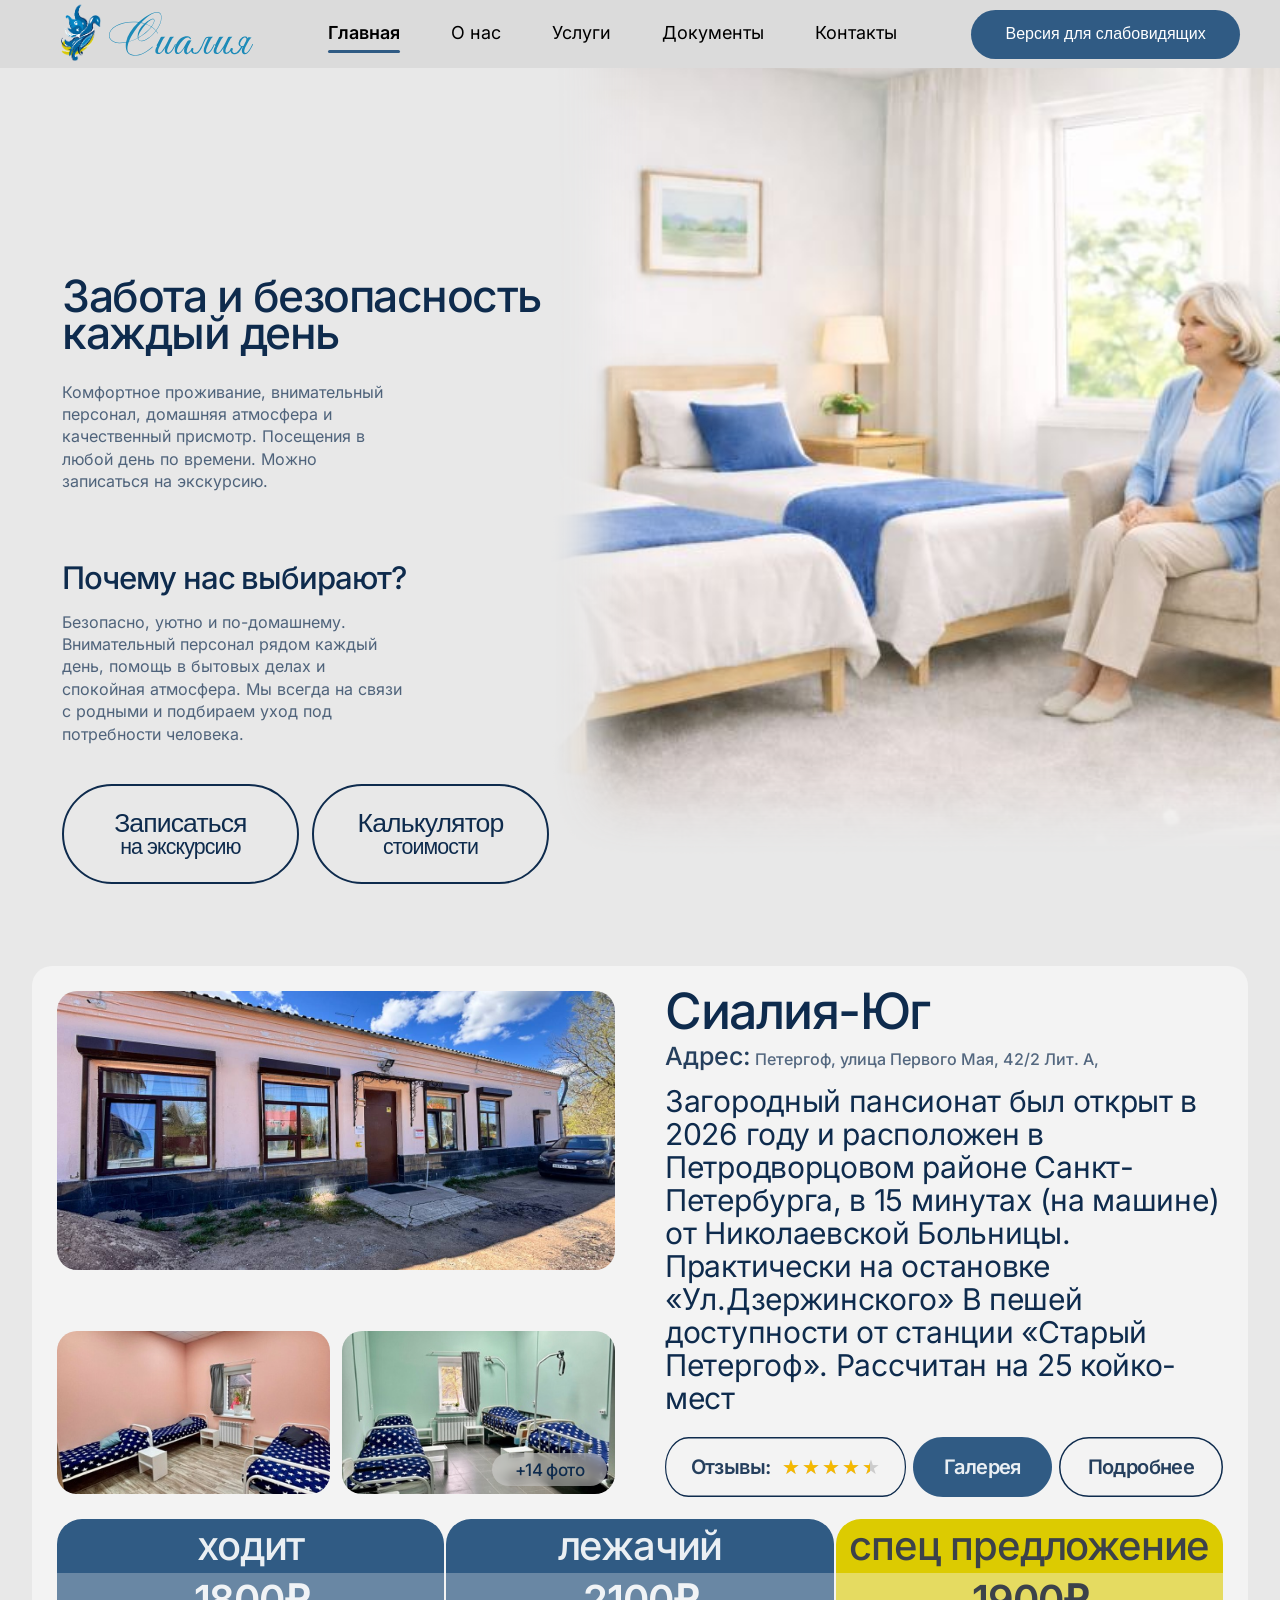
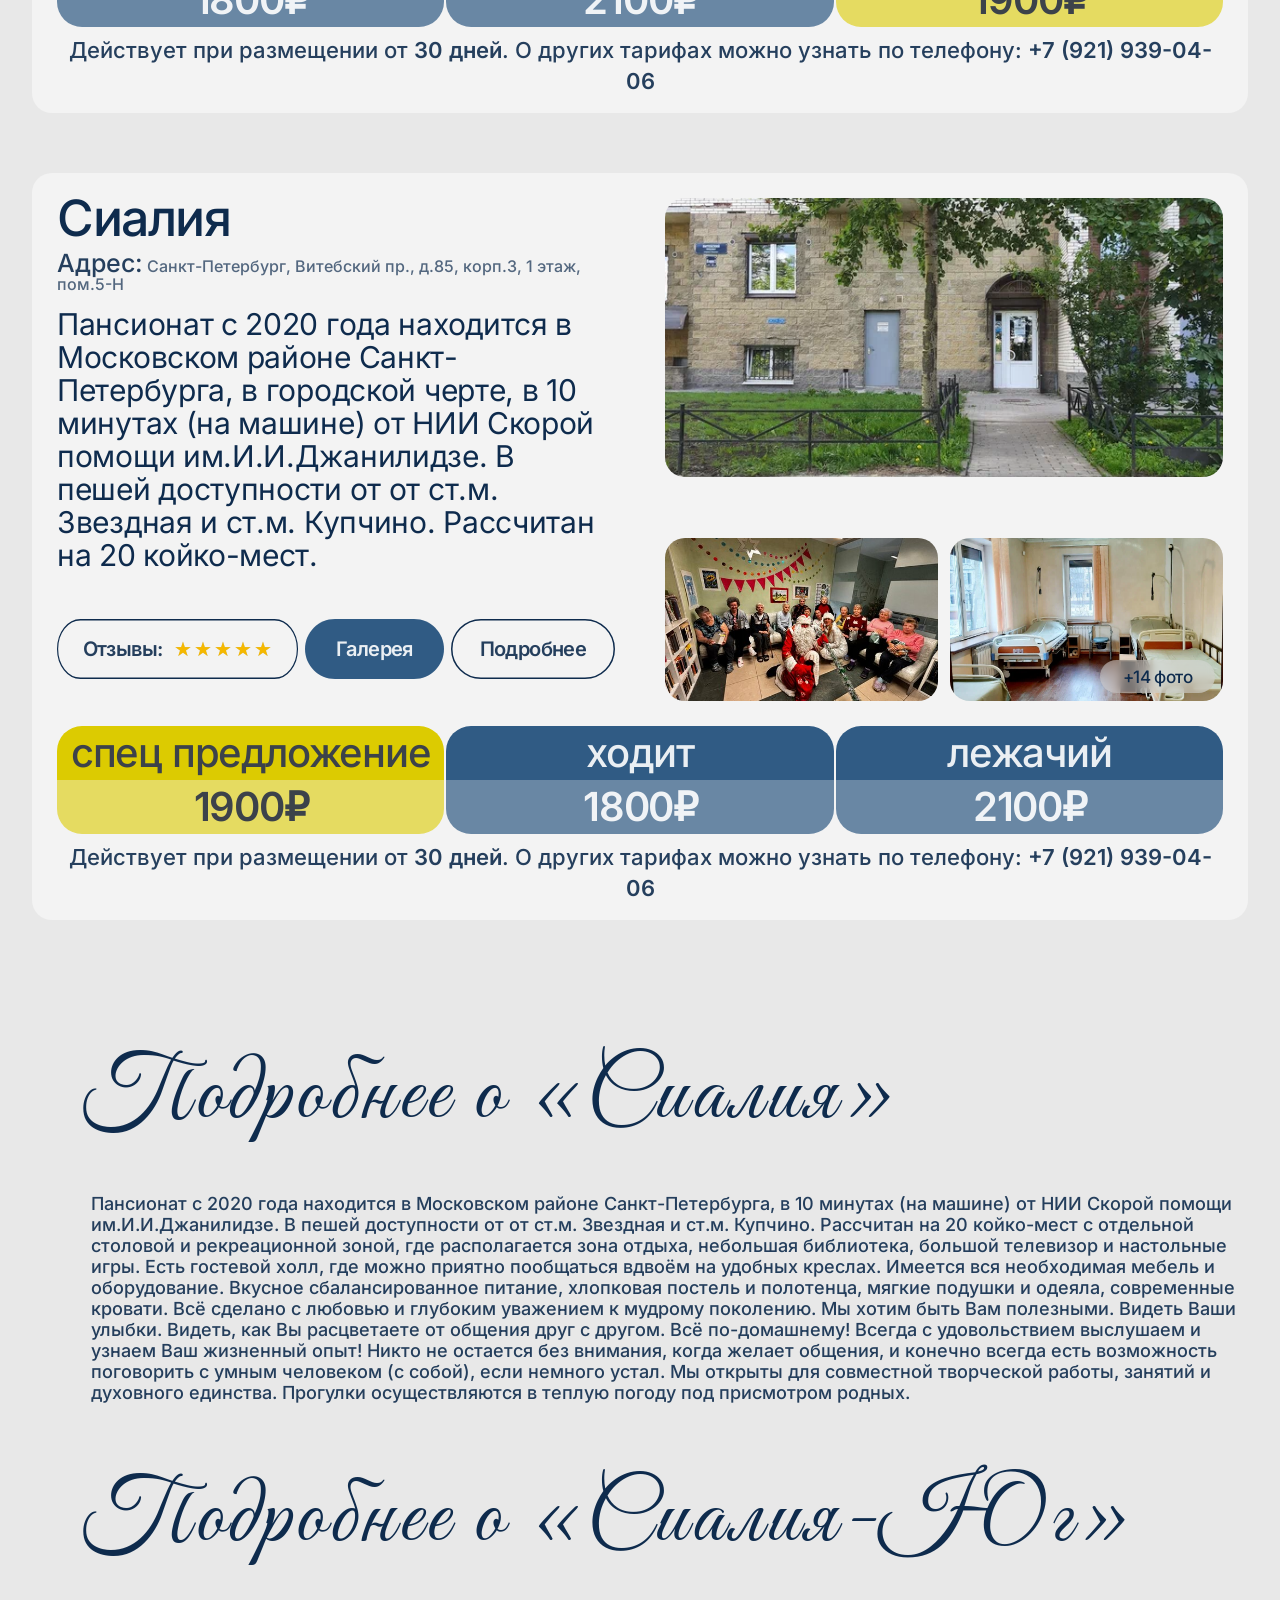
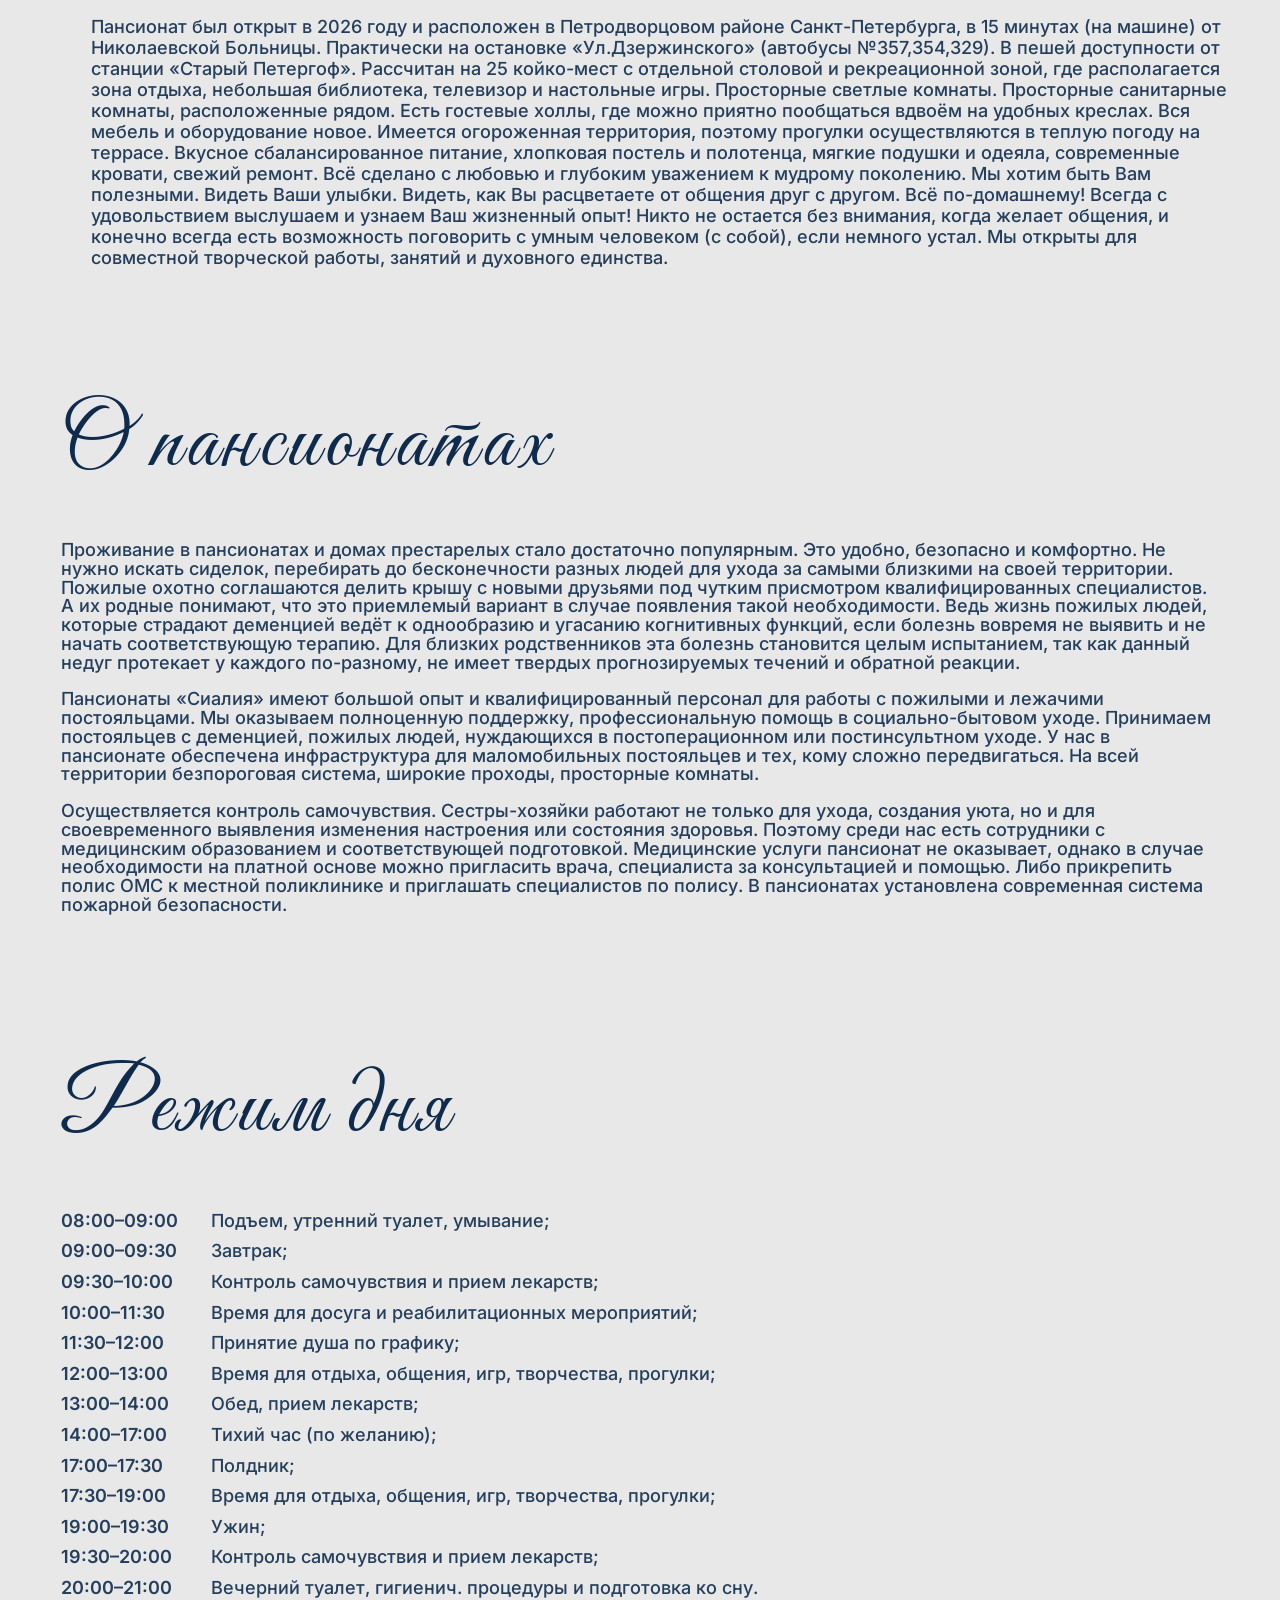
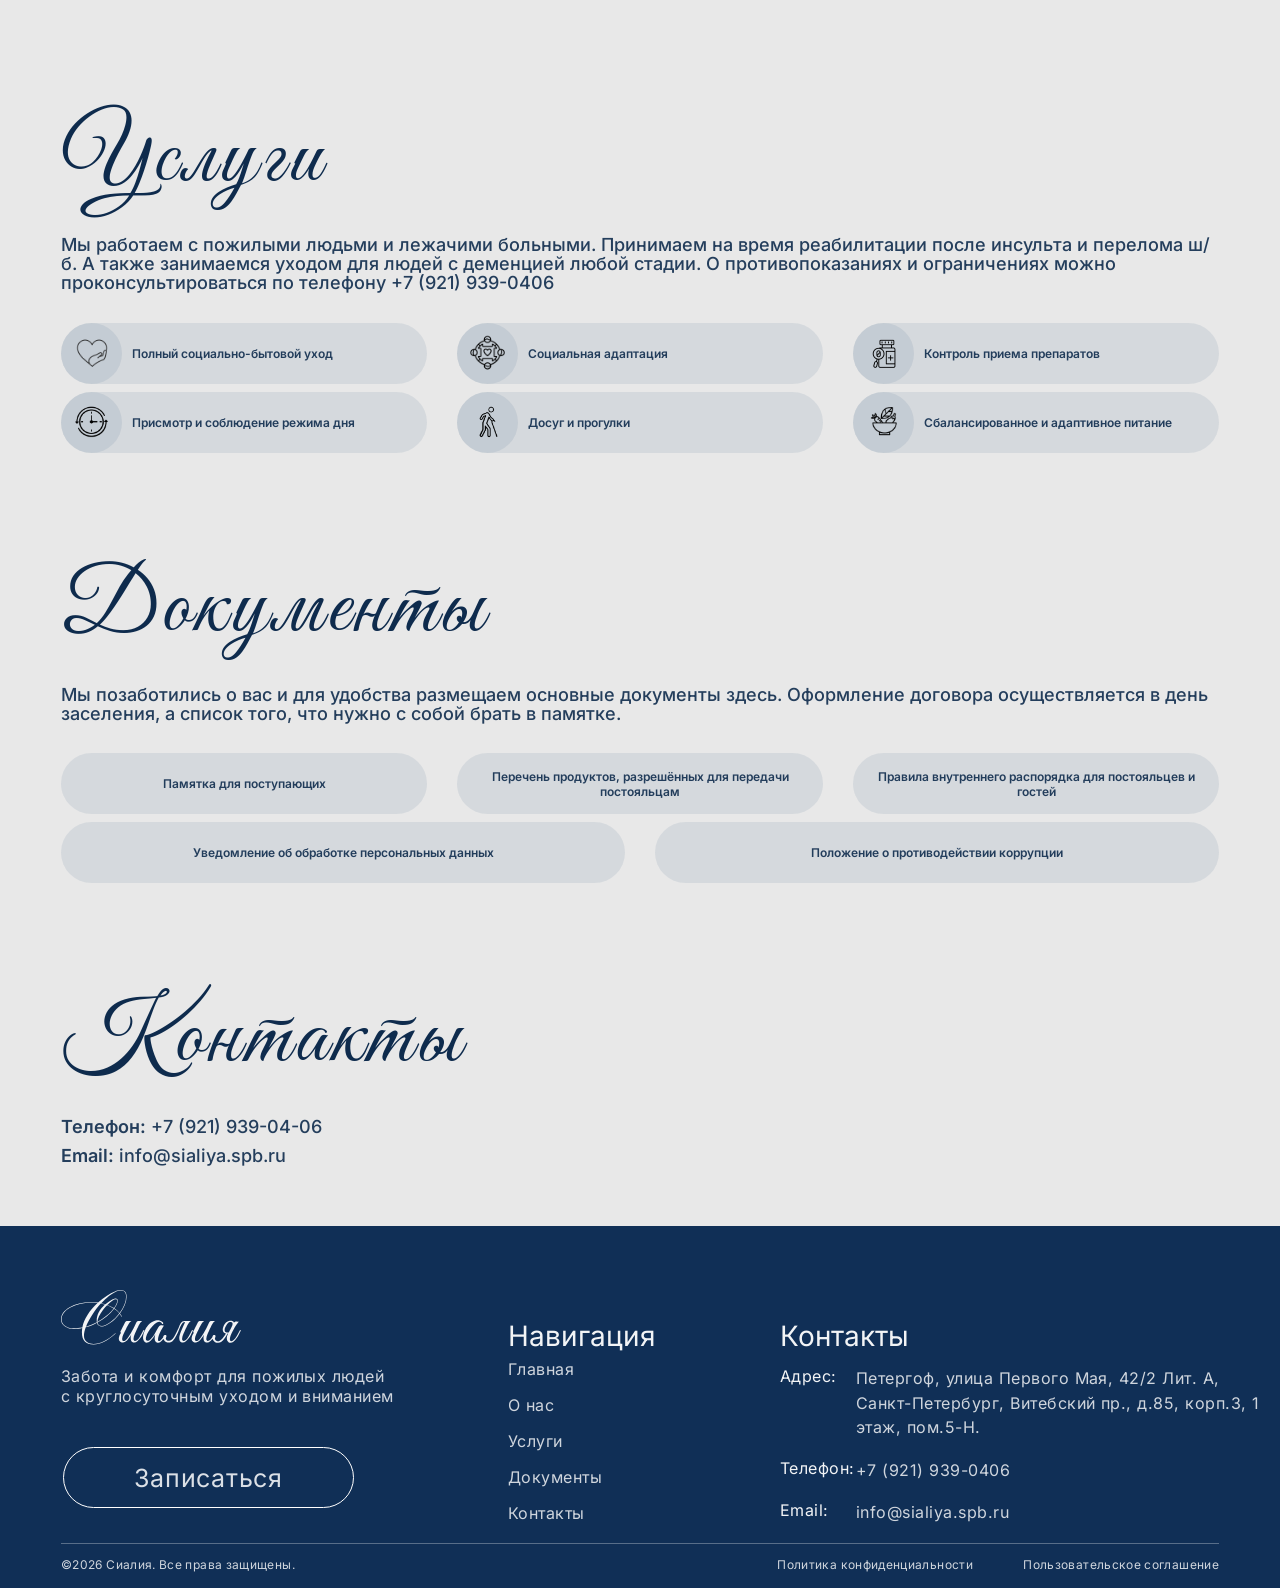
==== commit 415d78eb: "Fix Sialiya-Yug star rating: 4.4/5 (88% fill), not 4.9 Co-Authored-By: Claude Sonnet 4.6 <noreply@an" ====
--- a/index.html
+++ b/index.html
@@ -122,9 +122,9 @@
       <img src="assets/images/reviews-south.svg" alt="">
       <div class="branch-card__reviews-inner">
         <span class="branch-card__reviews-label">Отзывы:</span>
-        <span class="branch-card__stars" aria-label="4.9 из 5">
+        <span class="branch-card__stars" aria-label="4.4 из 5">
           <span class="stars-bg">★★★★★</span>
-          <span class="stars-fill" style="width:98%">★★★★★</span>
+          <span class="stars-fill" style="width:88%">★★★★★</span>
         </span>
       </div>
     </div>
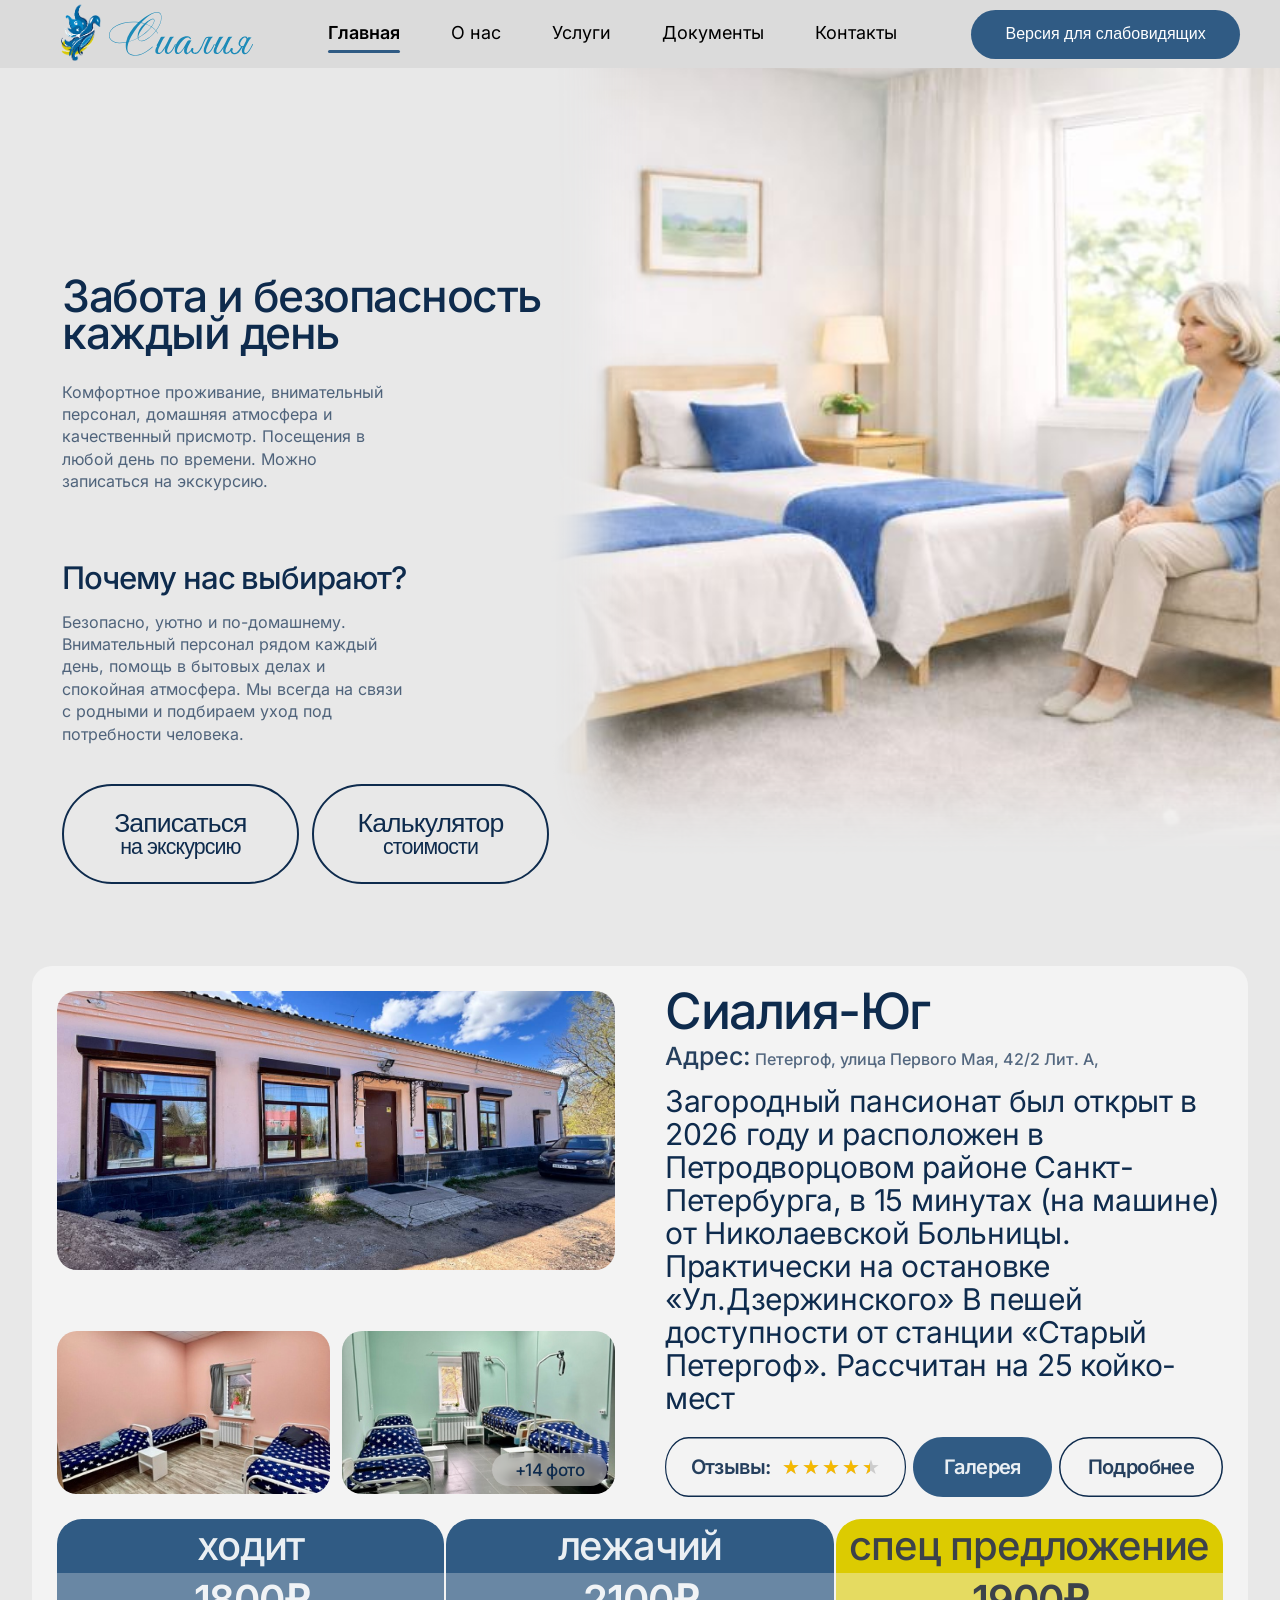
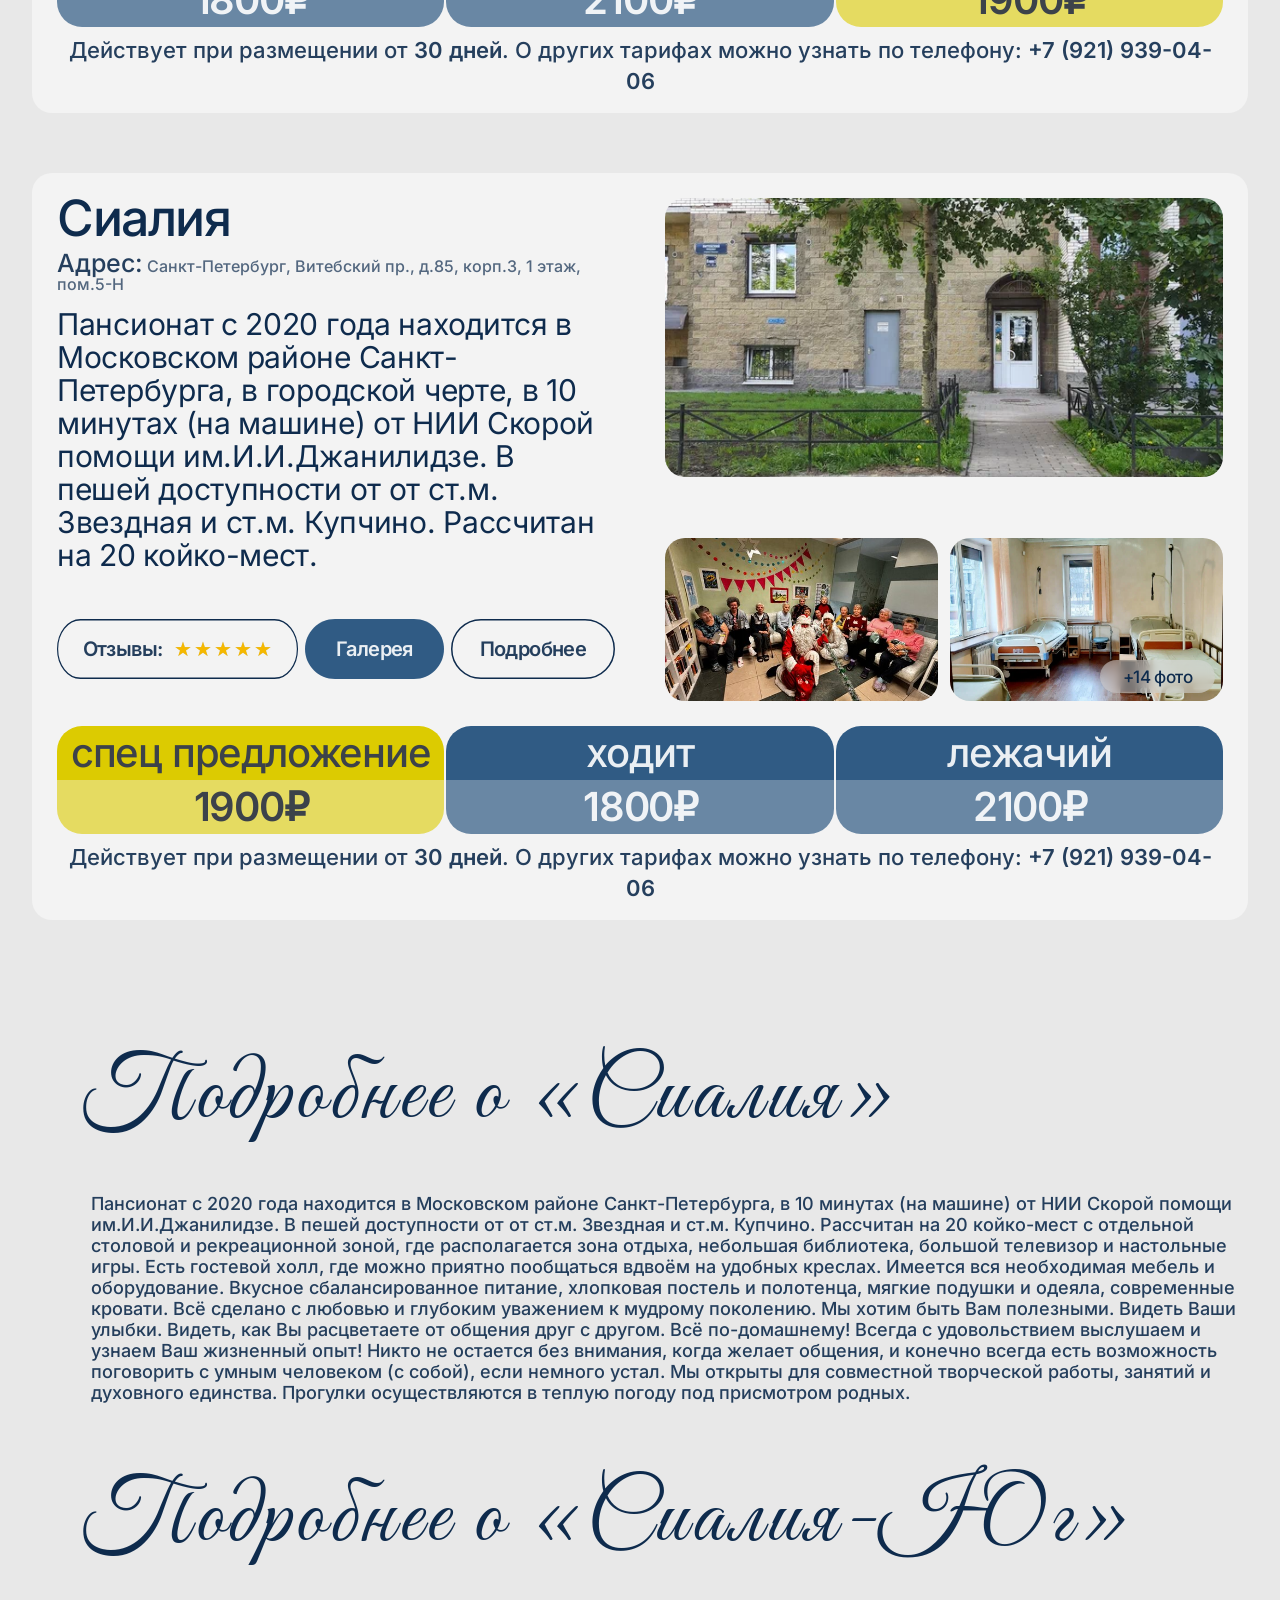
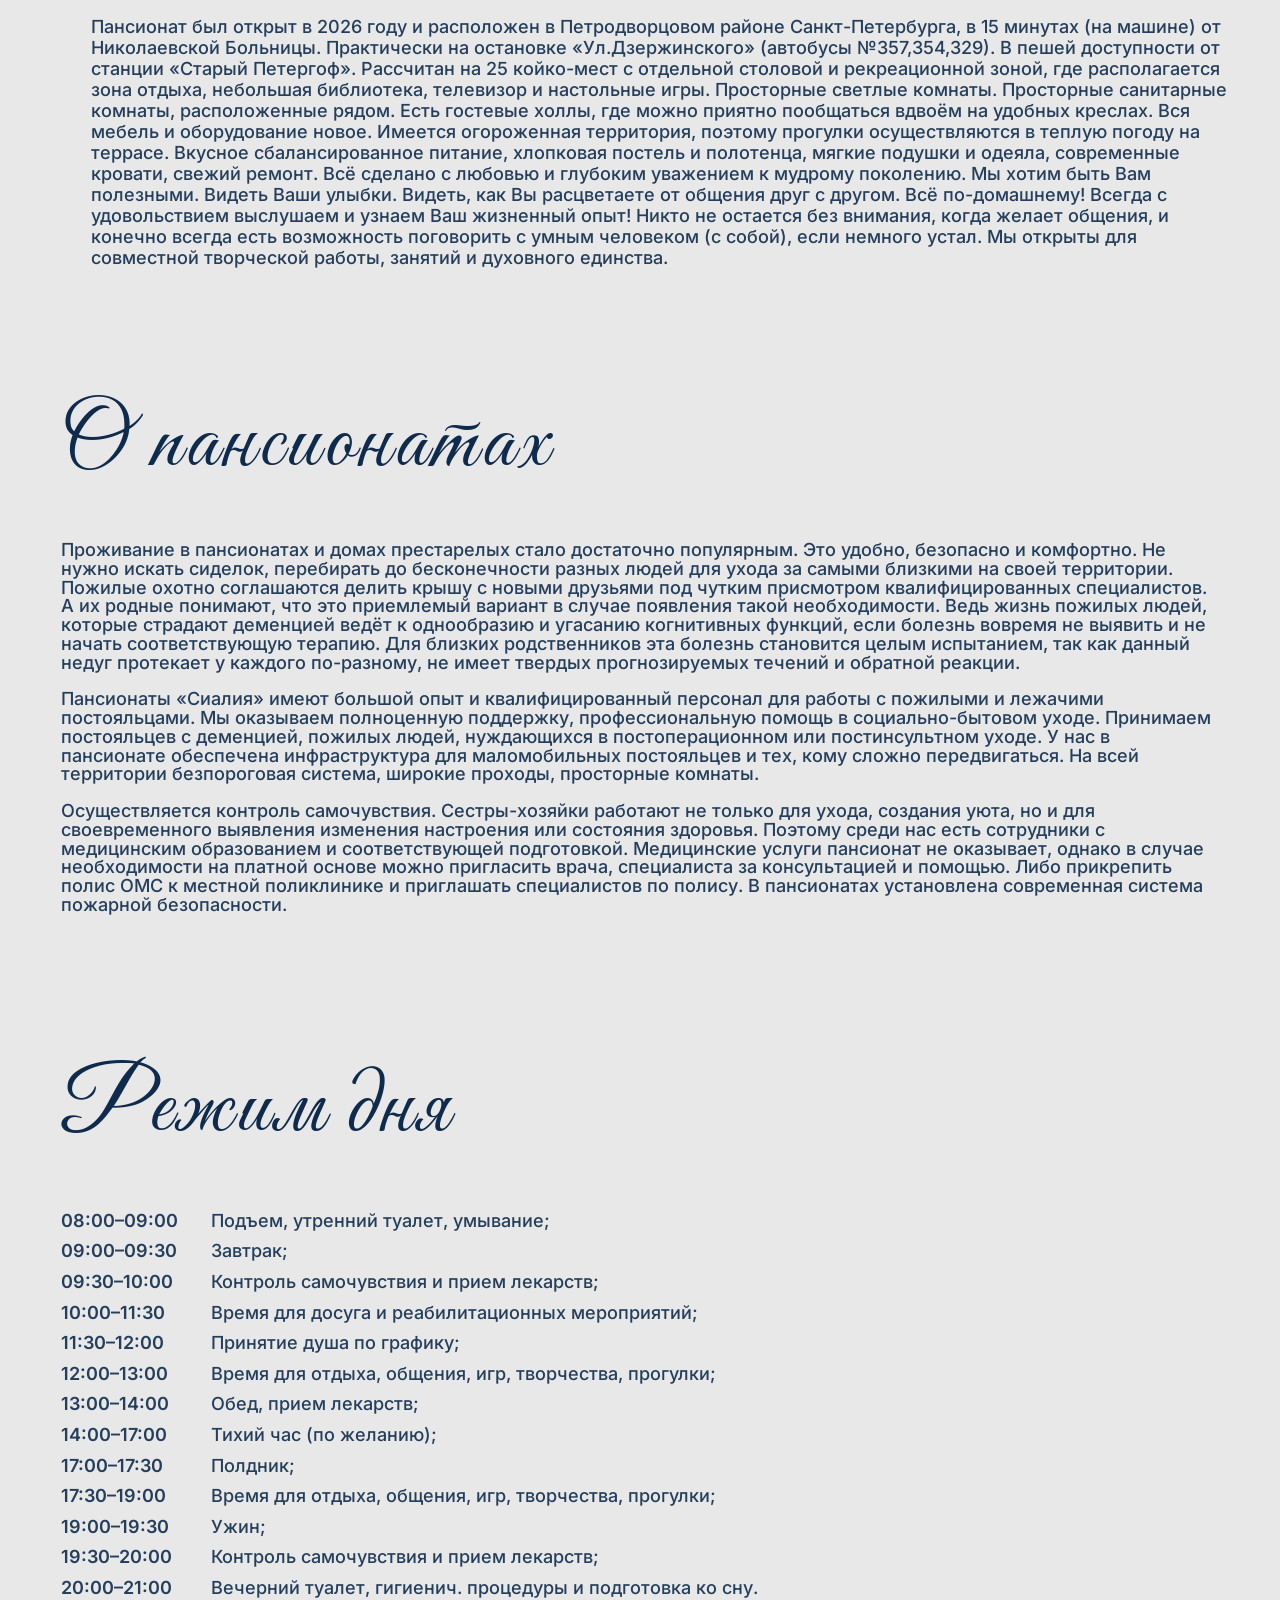
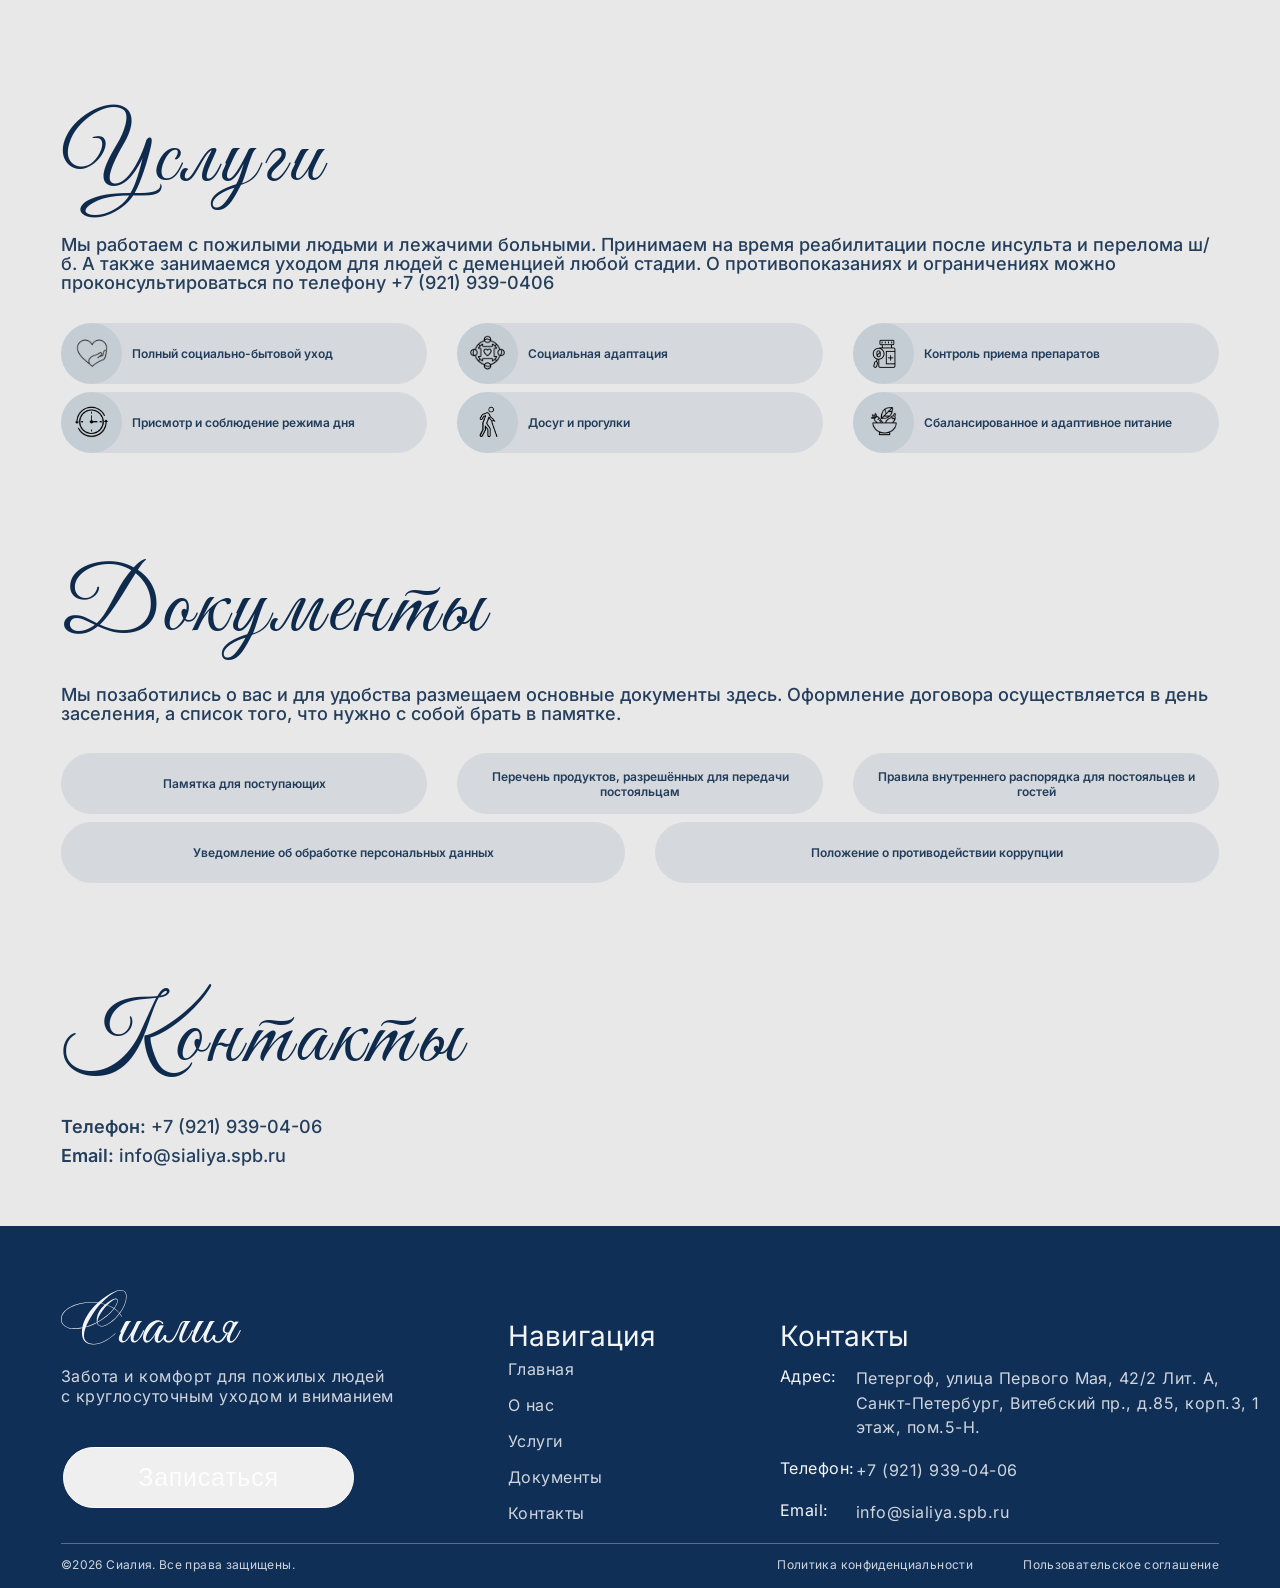
==== commit e1036706: "Refactor: code review cleanup — reuse, quality, dead code CSS: - Merge duplicate .doc-item rules int" ====
--- a/index.html
+++ b/index.html
@@ -92,11 +92,11 @@
     <h2 class="hero__why">Почему нас выбирают?</h2>
     <p class="hero__why-desc">Безопасно, уютно и по-домашнему. Внимательный персонал рядом каждый день, помощь в бытовых делах и спокойная атмосфера. Мы всегда на связи с родными и подбираем уход под потребности человека.</p>
     <div class="hero__buttons">
-      <button class="hero__btn" onclick="openContact()">
+      <button class="hero__btn" type="button" onclick="openContact()">
         <span class="hero__btn-line1">Записаться</span>
         <span class="hero__btn-line2">на экскурсию</span>
       </button>
-      <button class="hero__btn" onclick="openCalc()">
+      <button class="hero__btn" type="button" onclick="openCalc()">
         <span class="hero__btn-line1">Калькулятор</span>
         <span class="hero__btn-line2">стоимости</span>
       </button>
@@ -118,8 +118,8 @@
 
   <!-- Reviews / Gallery / More RIGHT -->
   <div class="branch-card__meta branch-card__meta-south">
-    <div class="branch-card__reviews">
-      <img src="assets/images/reviews-south.svg" alt="">
+    <a class="branch-card__reviews" href="https://yandex.com.tr/maps/org/sialiya_yug/46590422293/reviews/?ll=28.793338%2C59.879597&mode=search&sll=29.848026%2C59.878573&source=serp_navig&tab=reviews&text=%D0%A1%D0%B8%D0%B0%D0%BB%D0%B8%D1%8F%20%D1%8E%D0%B3&z=9" target="_blank" rel="noopener">
+      <img src="assets/images/reviews-south.svg" alt="Отзывы на Яндекс Картах">
       <div class="branch-card__reviews-inner">
         <span class="branch-card__reviews-label">Отзывы:</span>
         <span class="branch-card__stars" aria-label="4.4 из 5">
@@ -127,11 +127,11 @@
           <span class="stars-fill" style="width:88%">★★★★★</span>
         </span>
       </div>
-    </div>
-    <div class="branch-card__btn-gallery">
+    </a>
+    <a class="branch-card__btn-gallery" href="https://yandex.com.tr/maps/org/sialiya_yug/46590422293/gallery/?ll=28.793338%2C59.879597&mode=search&sll=29.848026%2C59.878573&source=serp_navig&tab=gallery&text=%D0%A1%D0%B8%D0%B0%D0%BB%D0%B8%D1%8F%20%D1%8E%D0%B3&z=9" target="_blank" rel="noopener">
       <img src="assets/images/btn-gallery.svg" alt="">
       <span>Галерея</span>
-    </div>
+    </a>
     <a class="branch-card__btn-more branch-card__btn-more-south" href="#details-south">
       <img src="assets/images/btn-more-south.svg" alt="">
       <span>Подробнее</span>
@@ -188,8 +188,8 @@
 
   <!-- Reviews / Gallery / More LEFT -->
   <div class="branch-card__meta branch-card__meta-main">
-    <div class="branch-card__reviews">
-      <img src="assets/images/reviews-main.svg" alt="">
+    <a class="branch-card__reviews" href="https://yandex.com.tr/maps/org/cialia/163481686618/reviews/?ll=36.197860%2C45.125006&mode=search&sll=36.725204%2C45.123818&source=serp_navig&tab=reviews&text=%D0%A1%D0%B8%D0%B0%D0%BB%D0%B8%D1%8F&z=9" target="_blank" rel="noopener">
+      <img src="assets/images/reviews-main.svg" alt="Отзывы на Яндекс Картах">
       <div class="branch-card__reviews-inner">
         <span class="branch-card__reviews-label">Отзывы:</span>
         <span class="branch-card__stars" aria-label="4.9 из 5">
@@ -197,11 +197,11 @@
           <span class="stars-fill" style="width:98%">★★★★★</span>
         </span>
       </div>
-    </div>
-    <div class="branch-card__btn-gallery">
+    </a>
+    <a class="branch-card__btn-gallery" href="https://yandex.com.tr/maps/org/cialia/163481686618/gallery/?ll=36.197860%2C45.125006&mode=search&sll=36.725204%2C45.123818&source=serp_navig&tab=gallery&text=%D0%A1%D0%B8%D0%B0%D0%BB%D0%B8%D1%8F&z=9" target="_blank" rel="noopener">
       <img src="assets/images/btn-gallery.svg" alt="">
       <span>Галерея</span>
-    </div>
+    </a>
     <a class="branch-card__btn-more branch-card__btn-more-main" href="#details-main">
       <img src="assets/images/btn-more-main.svg" alt="">
       <span>Подробнее</span>
@@ -353,9 +353,9 @@
     Забота и комфорт для пожилых людей<br>
     с круглосуточным уходом и вниманием
   </div>
-  <div class="footer__cta" onclick="openContact()">
+  <button class="footer__cta" type="button" onclick="openContact()">
     <span>Записаться</span>
-  </div>
+  </button>
 
   <!-- nav + contacts wrapper (static on desktop, flex on mobile) -->
   <div class="footer__mid">
@@ -378,7 +378,7 @@
         </div>
         <div class="footer__contacts-row">
           <span class="footer__contacts-label">Телефон:</span>
-          <span class="footer__contacts-value">+7 (921) 939-0406</span>
+          <span class="footer__contacts-value">+7 (921) 939-04-06</span>
         </div>
         <div class="footer__contacts-row">
           <span class="footer__contacts-label">Email:</span>
--- a/style.css
+++ b/style.css
@@ -31,7 +31,6 @@
       display: flex;
       align-items: center;
       flex-shrink: 0;
-      gap: 0;
     }
     .header__logo-img {
       width: 49px;
@@ -290,8 +289,6 @@
       gap: 12px;
       width: auto;
     }
-    .branch-card__photos--left { left: auto; }
-    .branch-card__photos--right { right: auto; }
     .branch-card__photo-main {
       grid-column: 1 / -1;
       width: 100%;
@@ -343,8 +340,6 @@
 
     /* Info block */
     .branch-card__info {
-      position: relative;
-      top: auto;
       padding: 25px 25px 0;
     }
     .branch-card__name {
@@ -379,21 +374,20 @@
 
     /* Reviews & buttons row */
     .branch-card__meta {
-      position: relative;
-      top: auto;
       display: flex;
       align-items: center;
       gap: 7px;
       padding: 12px 25px;
       flex-wrap: wrap;
     }
-    .branch-card__meta-south { left: auto; }
-    .branch-card__meta-main { left: auto; }
 
     .branch-card__reviews {
       position: relative;
       height: 60px;
       flex: 1 1 200px;
+      text-decoration: none;
+      color: inherit;
+      cursor: pointer;
       max-width: 309px;
       min-width: 0;
       overflow: hidden;
@@ -468,12 +462,9 @@
       letter-spacing: -0.6px;
     }
     .branch-card__btn-gallery span { color: rgba(255,255,255,0.9); }
-    .branch-card__btn-more-south span { color: rgba(14,43,77,0.9); }
+    .branch-card__btn-more-south span,
     .branch-card__btn-more-main span { color: rgba(14,43,77,0.9); }
 
-    /* Info block variants — grid управляет позицией */
-    .branch-card__info--left { left: auto; width: auto; }
-    .branch-card__info--right { left: auto; width: auto; }
 
     /* ===== Grid-area назначения для карточек ===== */
     /* Сиалия-Юг: фото слева, инфо+мета справа */
@@ -522,10 +513,6 @@
       padding: 0 25px 16px;
     }
     .pricing__note {
-      position: relative;
-      bottom: auto;
-      left: auto;
-      right: auto;
       margin-top: 8px;
       font-size: 22px;
       font-weight: 500;
@@ -536,11 +523,8 @@
     }
     .pricing__note strong { font-weight: 600; }
     .pricing__cols {
-      position: relative;
-      top: auto;
       height: auto;
       display: flex;
-      gap: 0;
     }
     .pricing__col {
       flex: 1;
@@ -654,7 +638,6 @@
     .schedule__table {
       display: flex;
       flex-direction: column;
-      gap: 0;
     }
 
     .schedule__row {
@@ -777,14 +760,11 @@
       cursor: pointer;
       text-align: center;
       padding: 0 20px;
+      text-decoration: none;
+      transition: background 0.2s;
     }
     .doc-item--wide {
       grid-column: span 3;
-    }
-    .doc-item {
-      text-decoration: none;
-      cursor: pointer;
-      transition: background 0.2s;
     }
     .doc-item:hover { background: rgba(48,91,132,0.18); }
     .doc-item span {
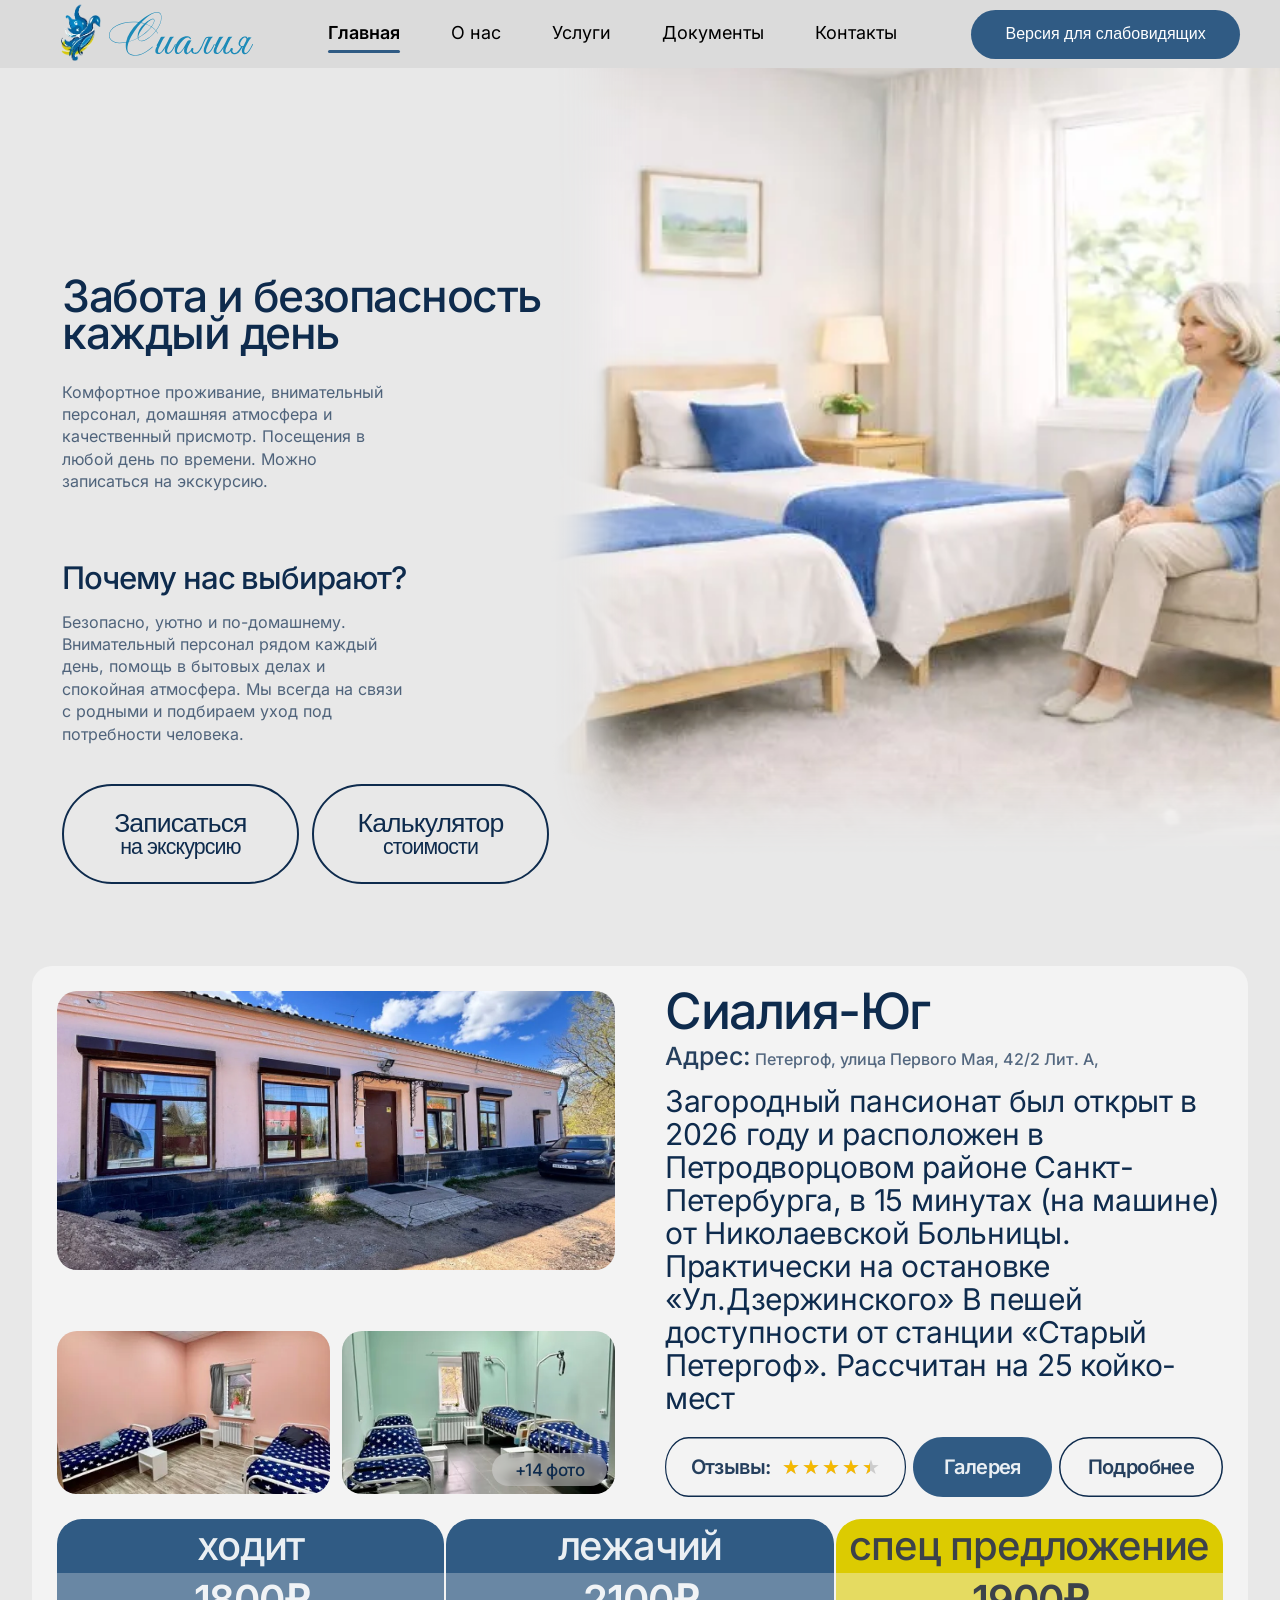
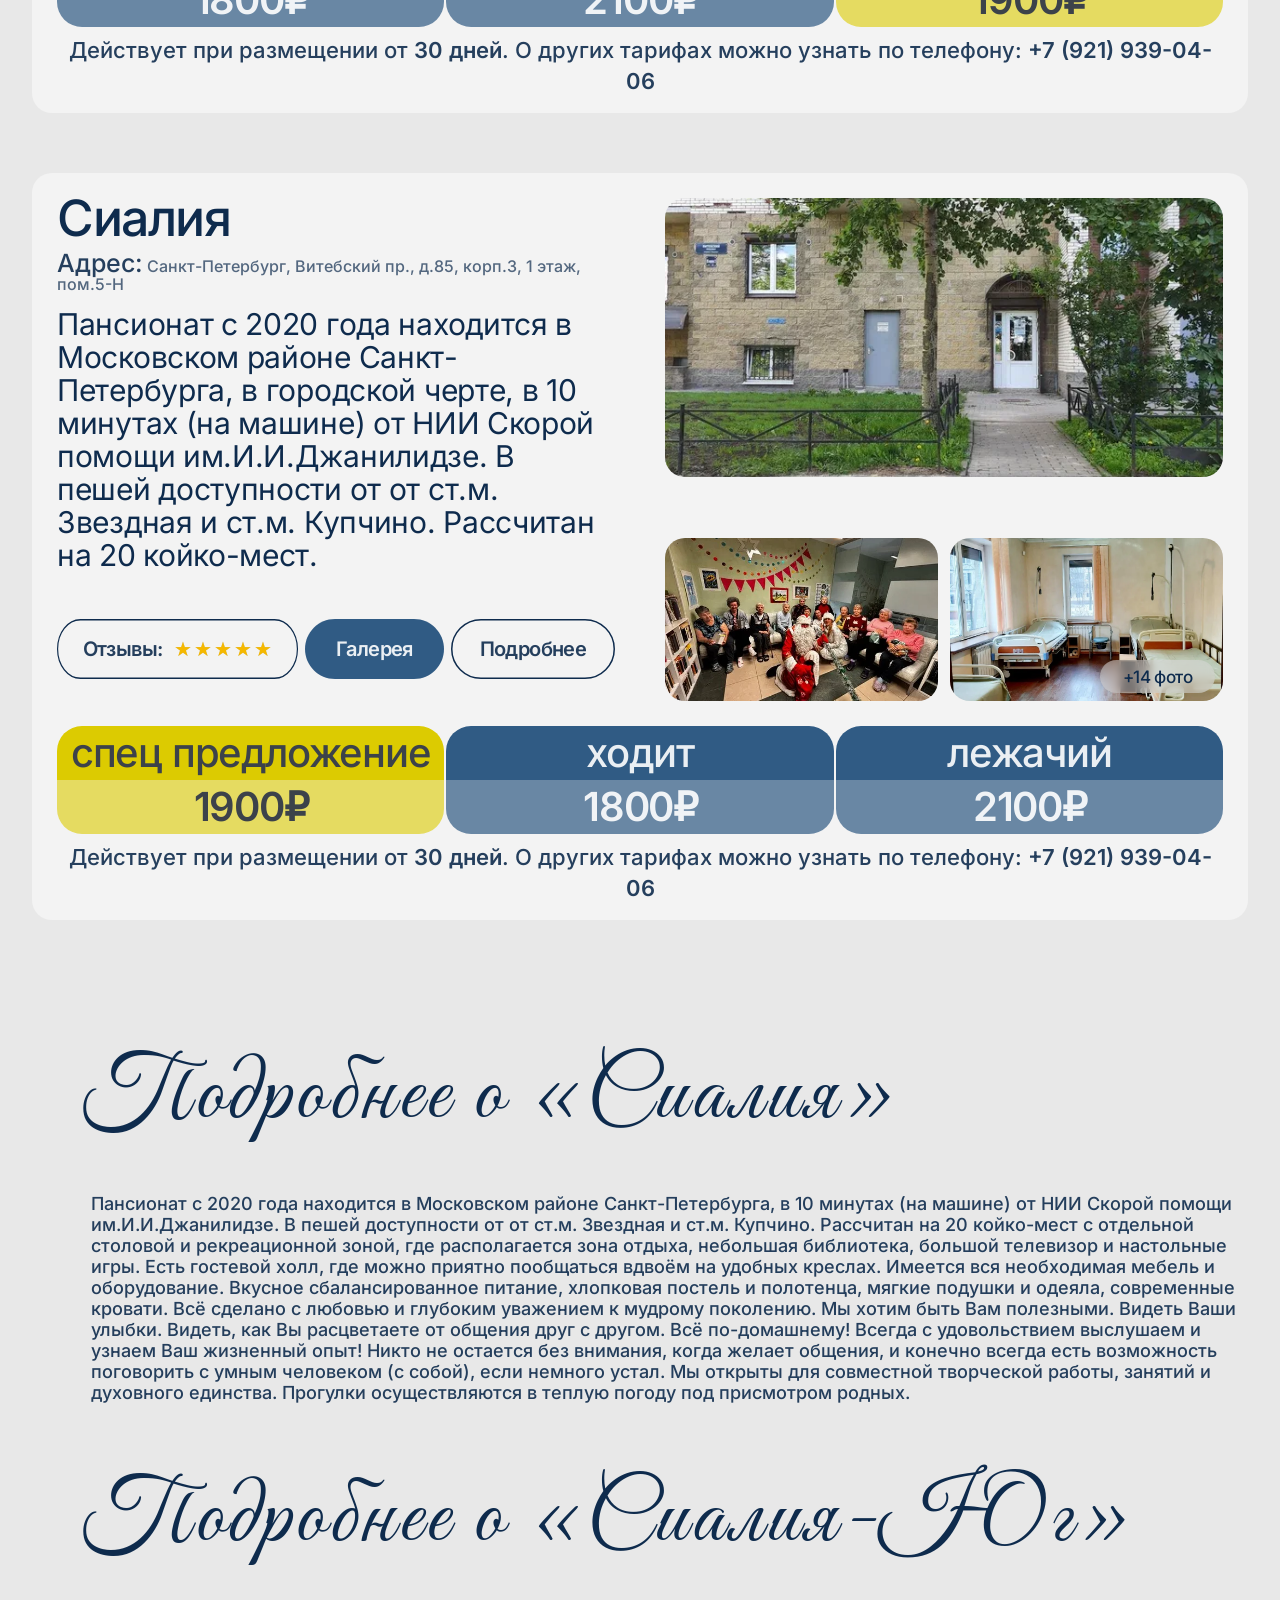
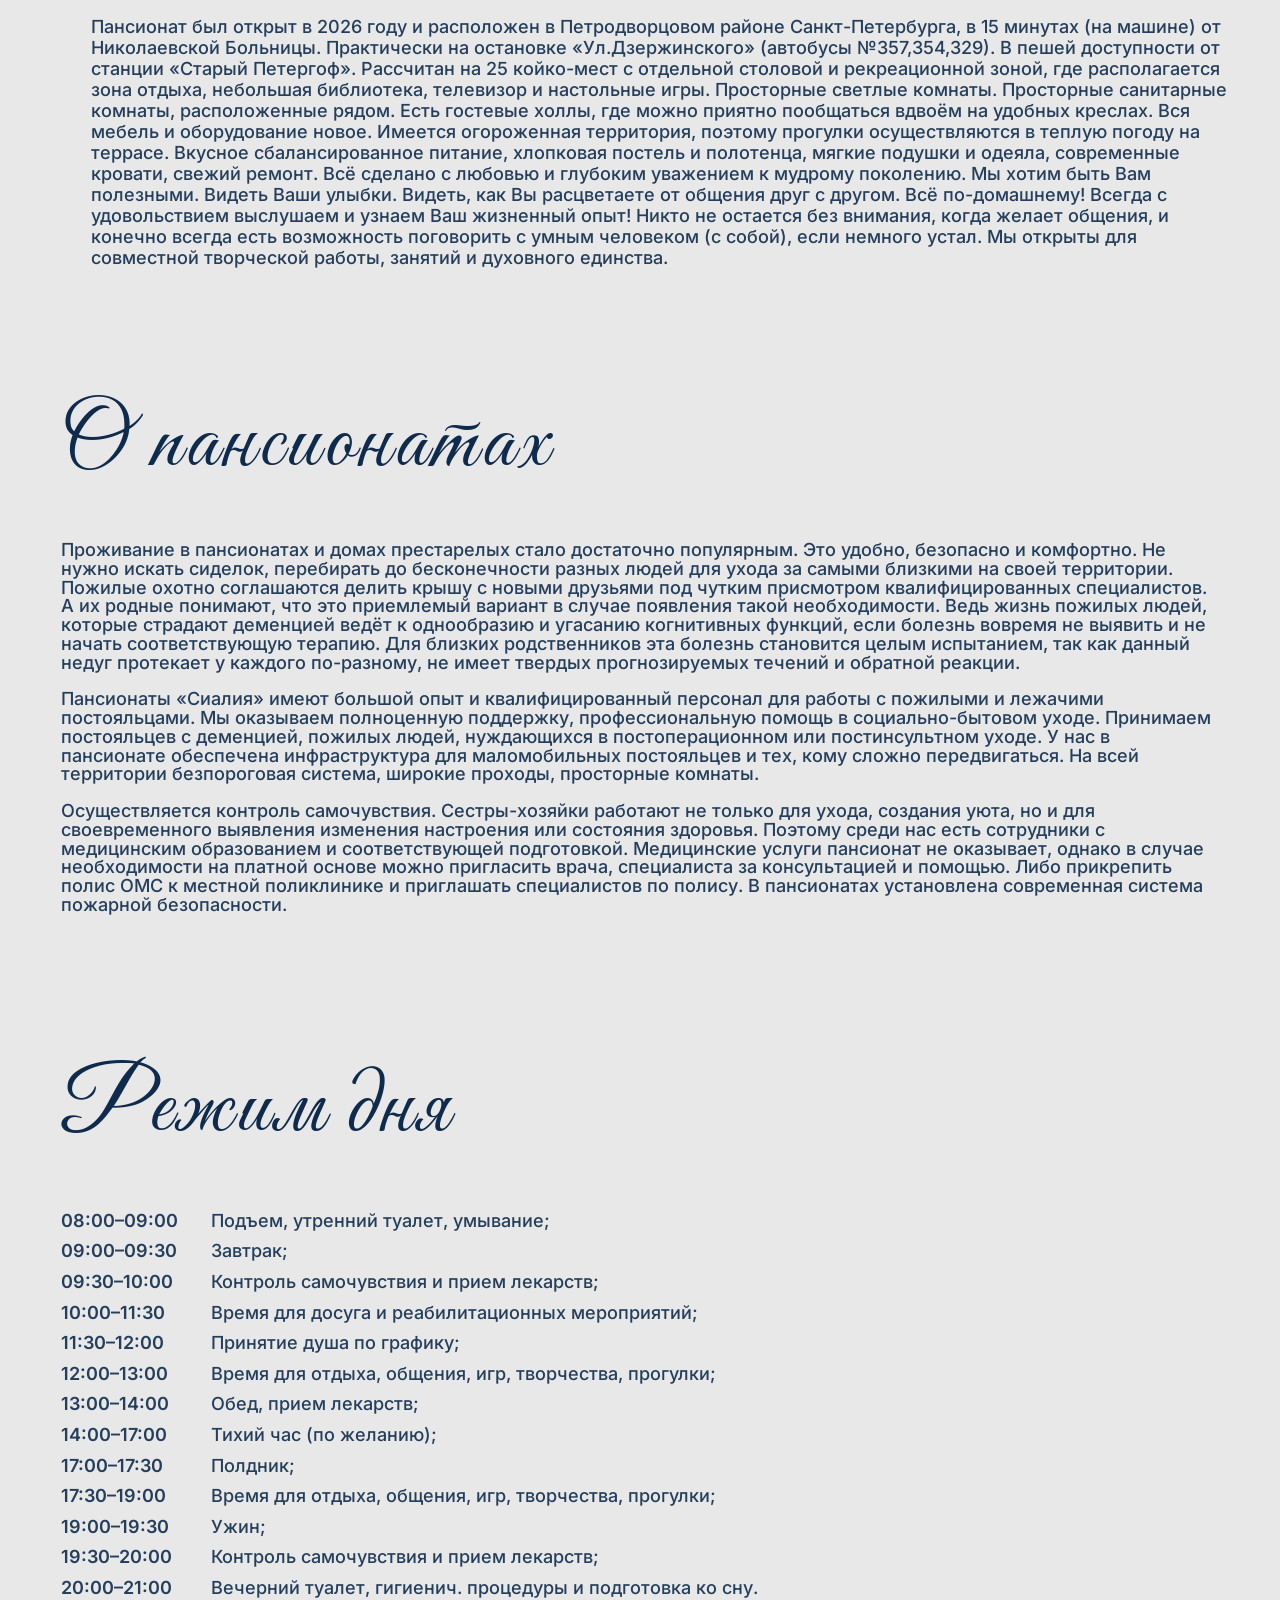
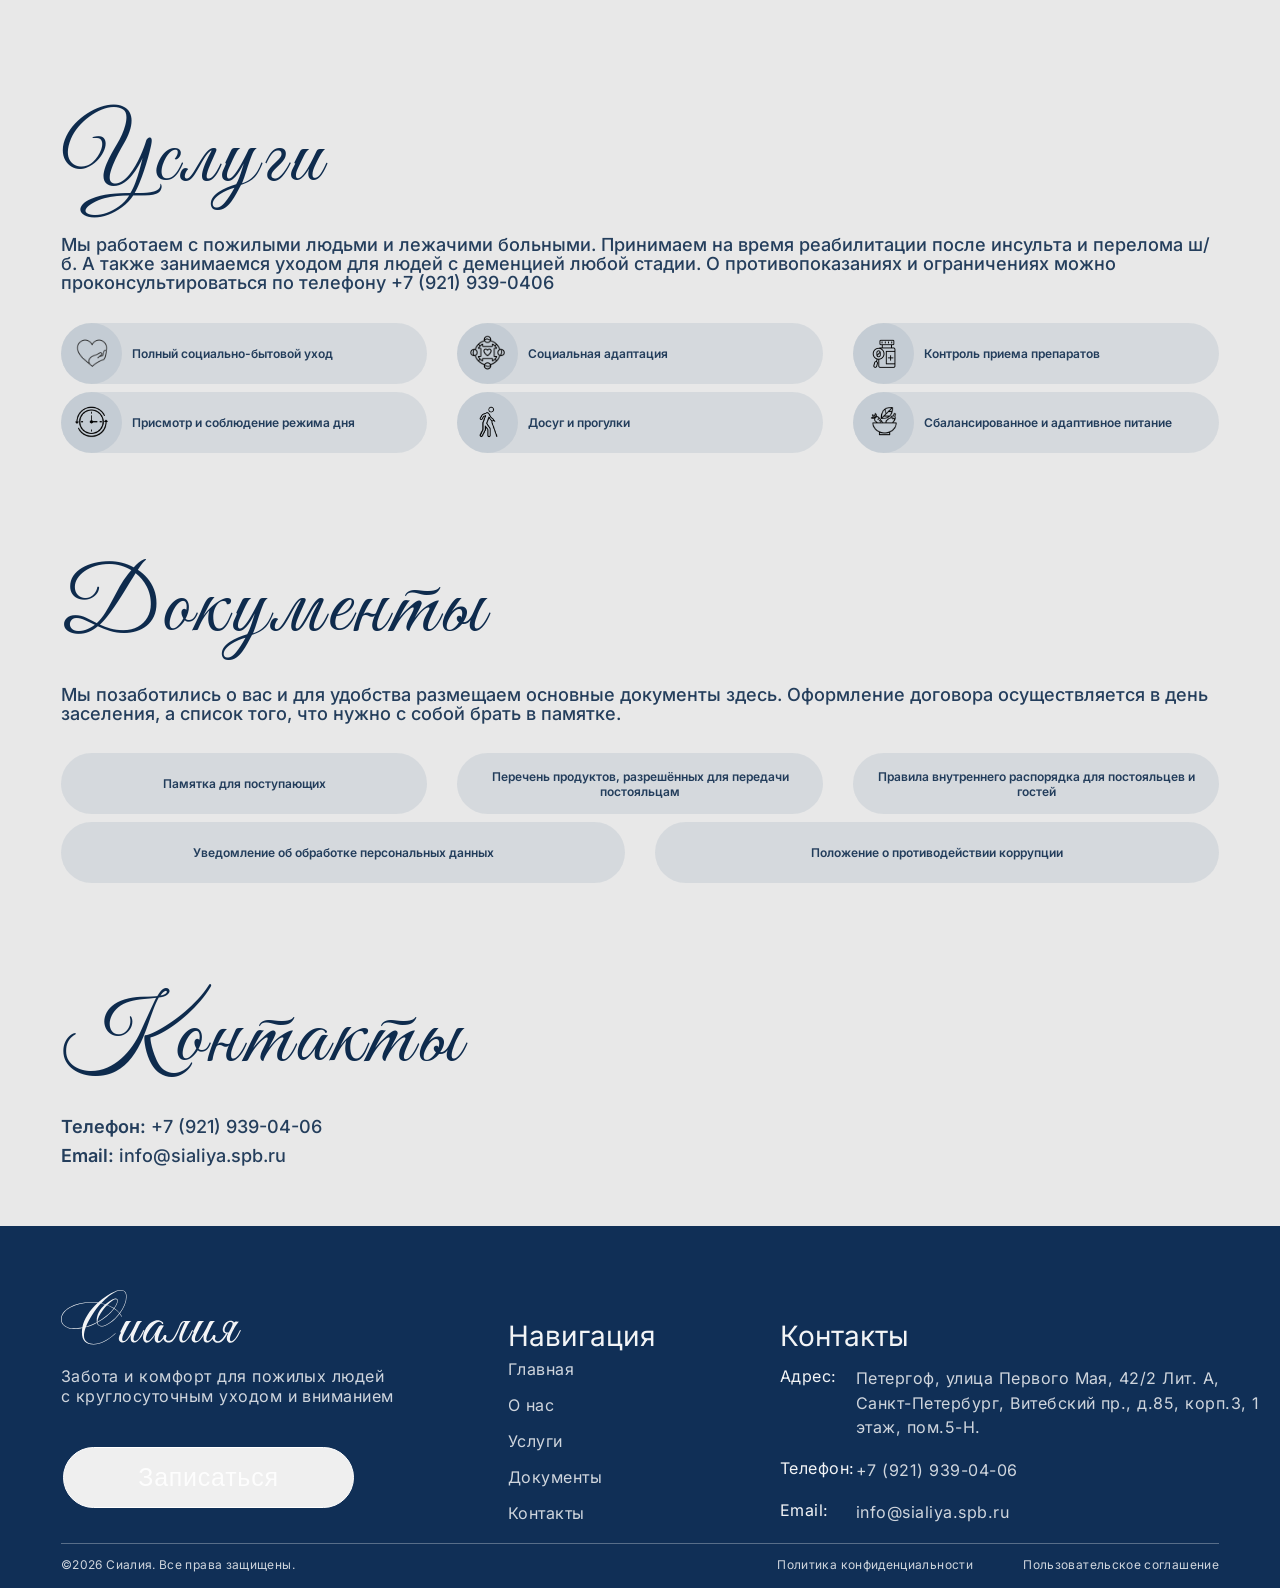
==== commit fde308c1: "Optimize images: convert JPG/PNG to WebP quality 82 Before → After:   hero-bg-mask.png  3079KB → 391" ====
--- a/index.html
+++ b/index.html
@@ -14,7 +14,7 @@
 <!-- ========================= HEADER ========================= -->
 <header class="header" id="home">
   <a href="#home" class="header__logo-wrap">
-    <img class="header__logo-img" src="assets/images/logo-bird.png" alt="Сиалия">
+    <img class="header__logo-img" src="assets/images/logo-bird.webp" alt="Сиалия">
     <img class="header__logo-text-img" src="assets/images/logo-text.svg" alt="Сиалия">
   </a>
   <nav class="header__nav">
@@ -82,7 +82,7 @@
 <section class="hero">
   <!-- Right side: background photo with mask -->
   <div class="hero__bg">
-    <img src="assets/images/hero-bg.jpg" alt="">
+    <img src="assets/images/hero-bg.webp" alt="">
   </div>
 
   <!-- Left side: content -->
@@ -108,10 +108,10 @@
 <section class="branch-card" id="sialiya-yug">
   <!-- Photos LEFT -->
   <div class="branch-card__photos branch-card__photos--left">
-    <img class="branch-card__photo-main" src="assets/images/south-img9.jpg" alt="Сиалия-Юг">
-    <img class="branch-card__photo-sm" src="assets/images/south-img8.jpg" alt="">
+    <img class="branch-card__photo-main" src="assets/images/south-img9.webp" alt="Сиалия-Юг">
+    <img class="branch-card__photo-sm" src="assets/images/south-img8.webp" alt="">
     <div class="branch-card__photo-wrap">
-      <img class="branch-card__photo-sm" src="assets/images/south-img10.jpg" alt="">
+      <img class="branch-card__photo-sm" src="assets/images/south-img10.webp" alt="">
       <a class="branch-card__more-photos" href="https://yandex.com.tr/maps/org/sialiya_yug/46590422293/gallery/?ll=28.793338%2C59.879597&mode=search&sll=29.848026%2C59.878573&source=serp_navig&tab=gallery&text=%D0%A1%D0%B8%D0%B0%D0%BB%D0%B8%D1%8F%20%D1%8E%D0%B3&z=9" target="_blank" rel="noopener"><span>+14 фото</span></a>
     </div>
   </div>
@@ -210,10 +210,10 @@
 
   <!-- Photos RIGHT -->
   <div class="branch-card__photos branch-card__photos--right">
-    <img class="branch-card__photo-main" src="assets/images/main-img9.jpg" alt="Сиалия">
-    <img class="branch-card__photo-sm" src="assets/images/main-img8.jpg" alt="">
+    <img class="branch-card__photo-main" src="assets/images/main-img9.webp" alt="Сиалия">
+    <img class="branch-card__photo-sm" src="assets/images/main-img8.webp" alt="">
     <div class="branch-card__photo-wrap">
-      <img class="branch-card__photo-sm" src="assets/images/main-img10.jpg" alt="">
+      <img class="branch-card__photo-sm" src="assets/images/main-img10.webp" alt="">
       <a class="branch-card__more-photos" href="https://yandex.com.tr/maps/org/cialia/163481686618/gallery/?ll=36.197860%2C45.125006&mode=search&sll=36.725204%2C45.123818&source=serp_navig&tab=gallery&text=%D0%A1%D0%B8%D0%B0%D0%BB%D0%B8%D1%8F&z=9" target="_blank" rel="noopener"><span>+14 фото</span></a>
     </div>
   </div>
@@ -288,27 +288,27 @@
   <p class="services__desc">Мы работаем с пожилыми людьми и лежачими больными. Принимаем на время реабилитации после инсульта и перелома ш/б. А также занимаемся уходом для людей с деменцией любой стадии. О противопоказаниях и ограничениях можно проконсультироваться по телефону +7 (921) 939-0406</p>
   <div class="services__grid">
     <div class="service-item">
-      <div class="service-item__icon-wrap"><img class="service-item__icon" src="assets/images/icon1.png" alt=""></div>
+      <div class="service-item__icon-wrap"><img class="service-item__icon" src="assets/images/icon1.webp" alt=""></div>
       <span class="service-item__text">Полный социально-бытовой уход</span>
     </div>
     <div class="service-item">
-      <div class="service-item__icon-wrap"><img class="service-item__icon" src="assets/images/icon5.png" alt=""></div>
+      <div class="service-item__icon-wrap"><img class="service-item__icon" src="assets/images/icon5.webp" alt=""></div>
       <span class="service-item__text">Социальная адаптация</span>
     </div>
     <div class="service-item">
-      <div class="service-item__icon-wrap"><img class="service-item__icon" src="assets/images/icon3.png" alt=""></div>
+      <div class="service-item__icon-wrap"><img class="service-item__icon" src="assets/images/icon3.webp" alt=""></div>
       <span class="service-item__text">Контроль приема препаратов</span>
     </div>
     <div class="service-item">
-      <div class="service-item__icon-wrap"><img class="service-item__icon" src="assets/images/icon4.png" alt=""></div>
+      <div class="service-item__icon-wrap"><img class="service-item__icon" src="assets/images/icon4.webp" alt=""></div>
       <span class="service-item__text">Присмотр и соблюдение режима дня</span>
     </div>
     <div class="service-item">
-      <div class="service-item__icon-wrap"><img class="service-item__icon" src="assets/images/icon2.png" alt=""></div>
+      <div class="service-item__icon-wrap"><img class="service-item__icon" src="assets/images/icon2.webp" alt=""></div>
       <span class="service-item__text">Досуг и прогулки</span>
     </div>
     <div class="service-item">
-      <div class="service-item__icon-wrap"><img class="service-item__icon" src="assets/images/icon6.png" alt=""></div>
+      <div class="service-item__icon-wrap"><img class="service-item__icon" src="assets/images/icon6.webp" alt=""></div>
       <span class="service-item__text">Сбалансированное и адаптивное питание</span>
     </div>
   </div>
--- a/style.css
+++ b/style.css
@@ -171,8 +171,8 @@
       margin-top: -3px;
       width: 83%; /* 22% + 83% = 105% → 5% за правым краем, обрезает overflow:hidden */
       height: 835px;
-      -webkit-mask-image: url('assets/images/hero-bg-mask.png');
-      mask-image: url('assets/images/hero-bg-mask.png');
+      -webkit-mask-image: url('assets/images/hero-bg-mask.webp');
+      mask-image: url('assets/images/hero-bg-mask.webp');
       -webkit-mask-size: 1025px 940px;
       mask-size: 1025px 940px;
       -webkit-mask-position: 265px -142px;
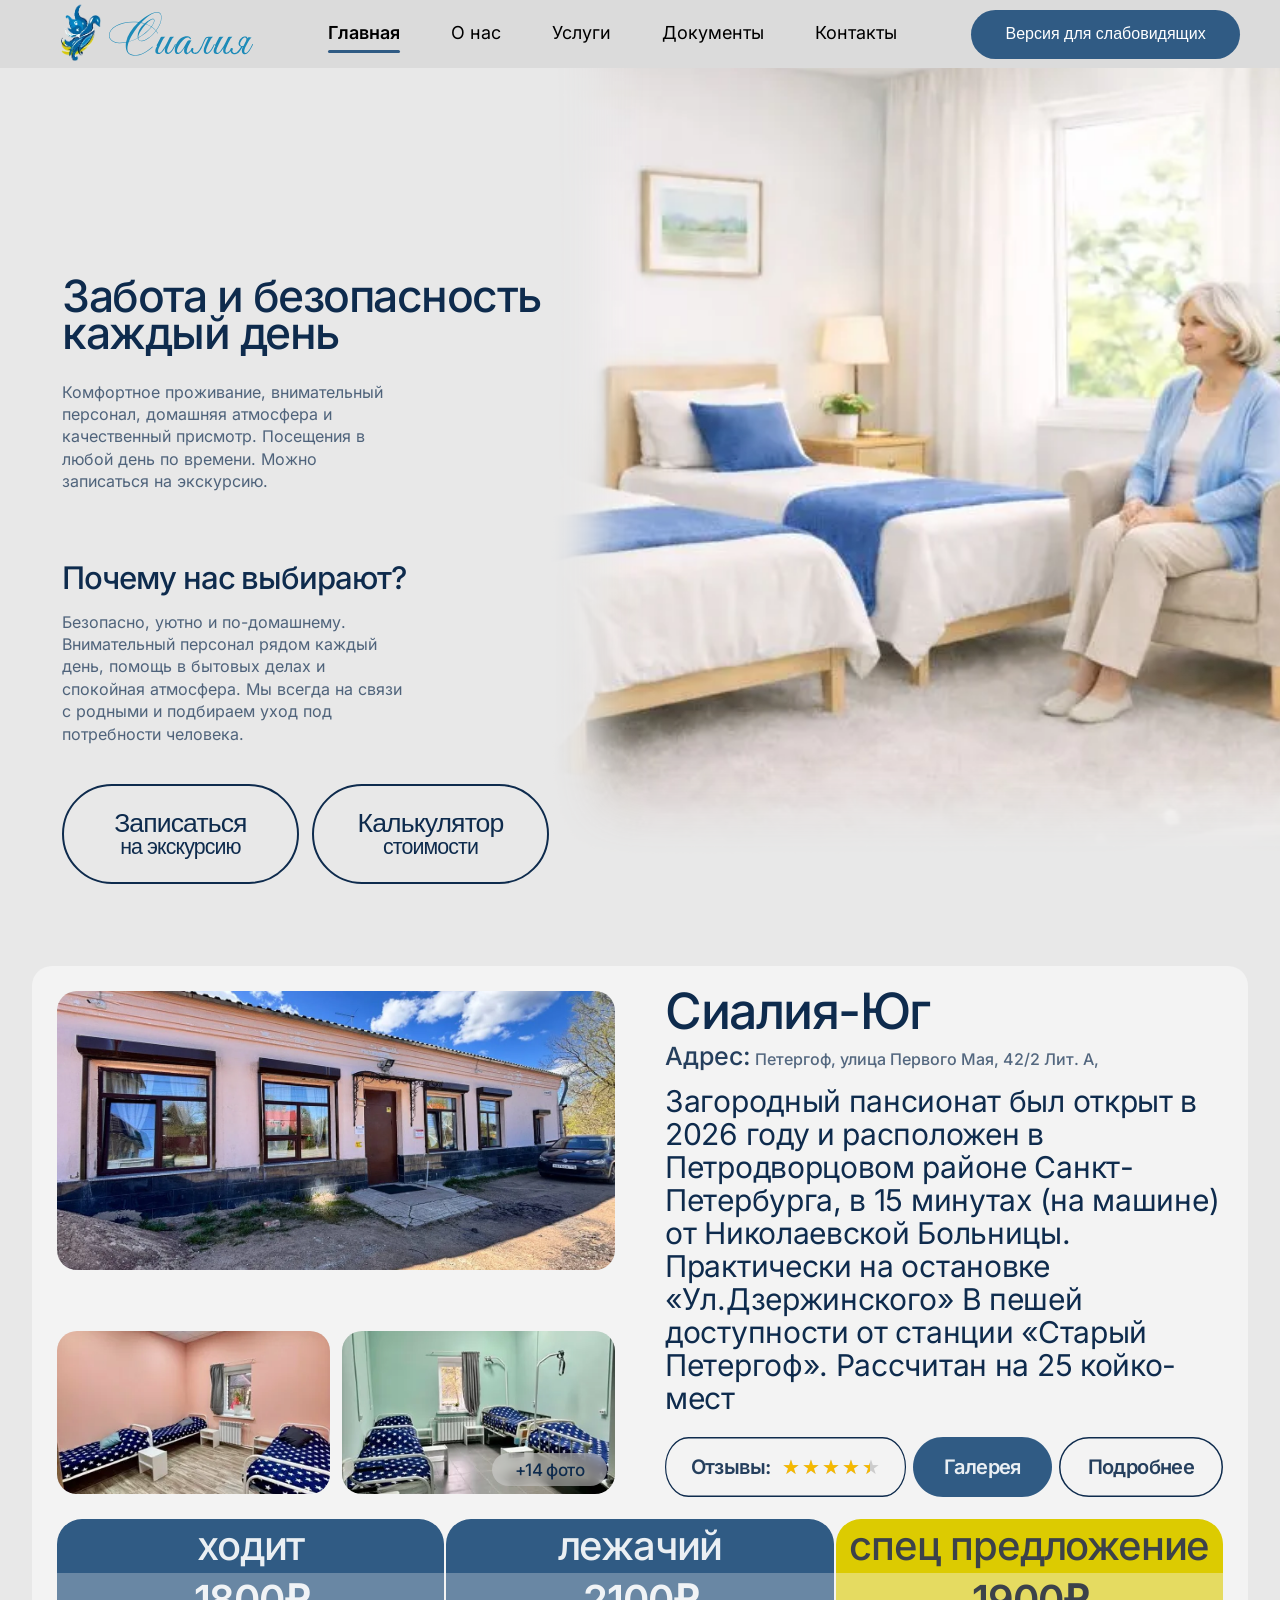
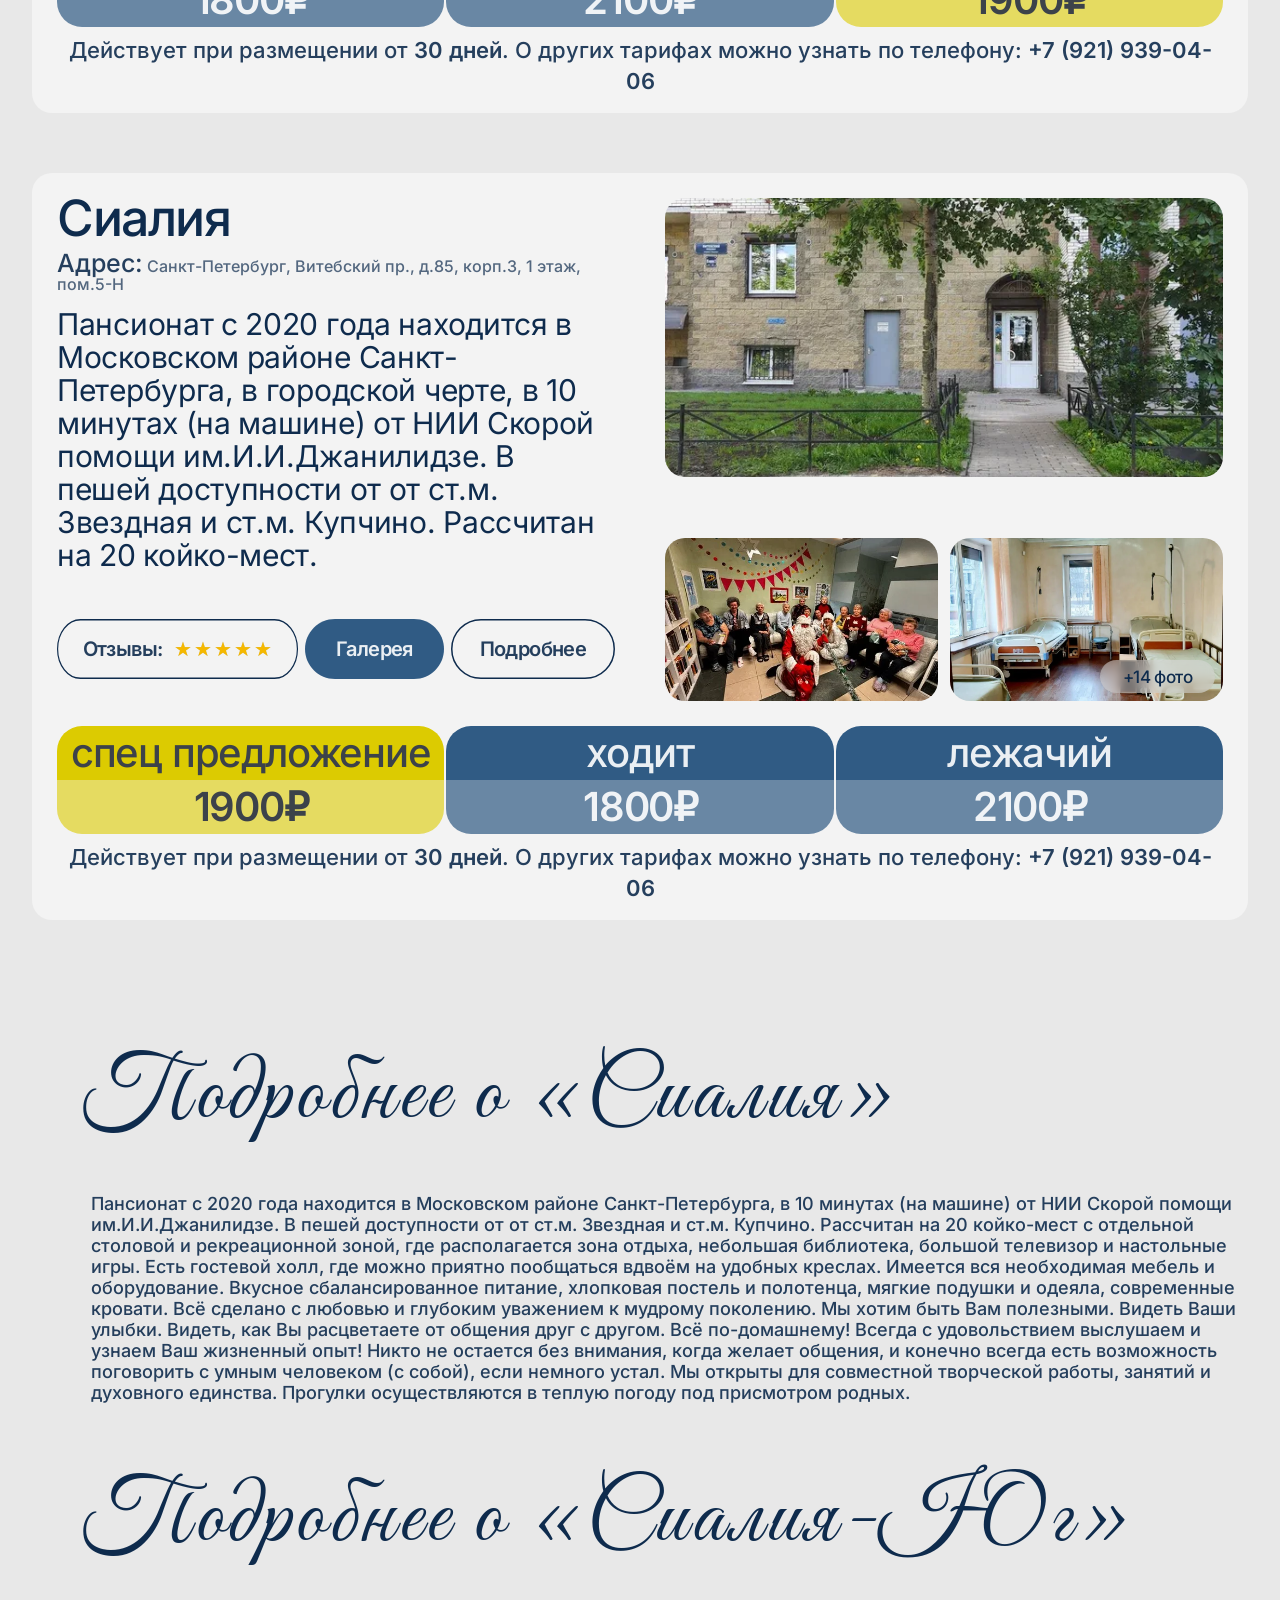
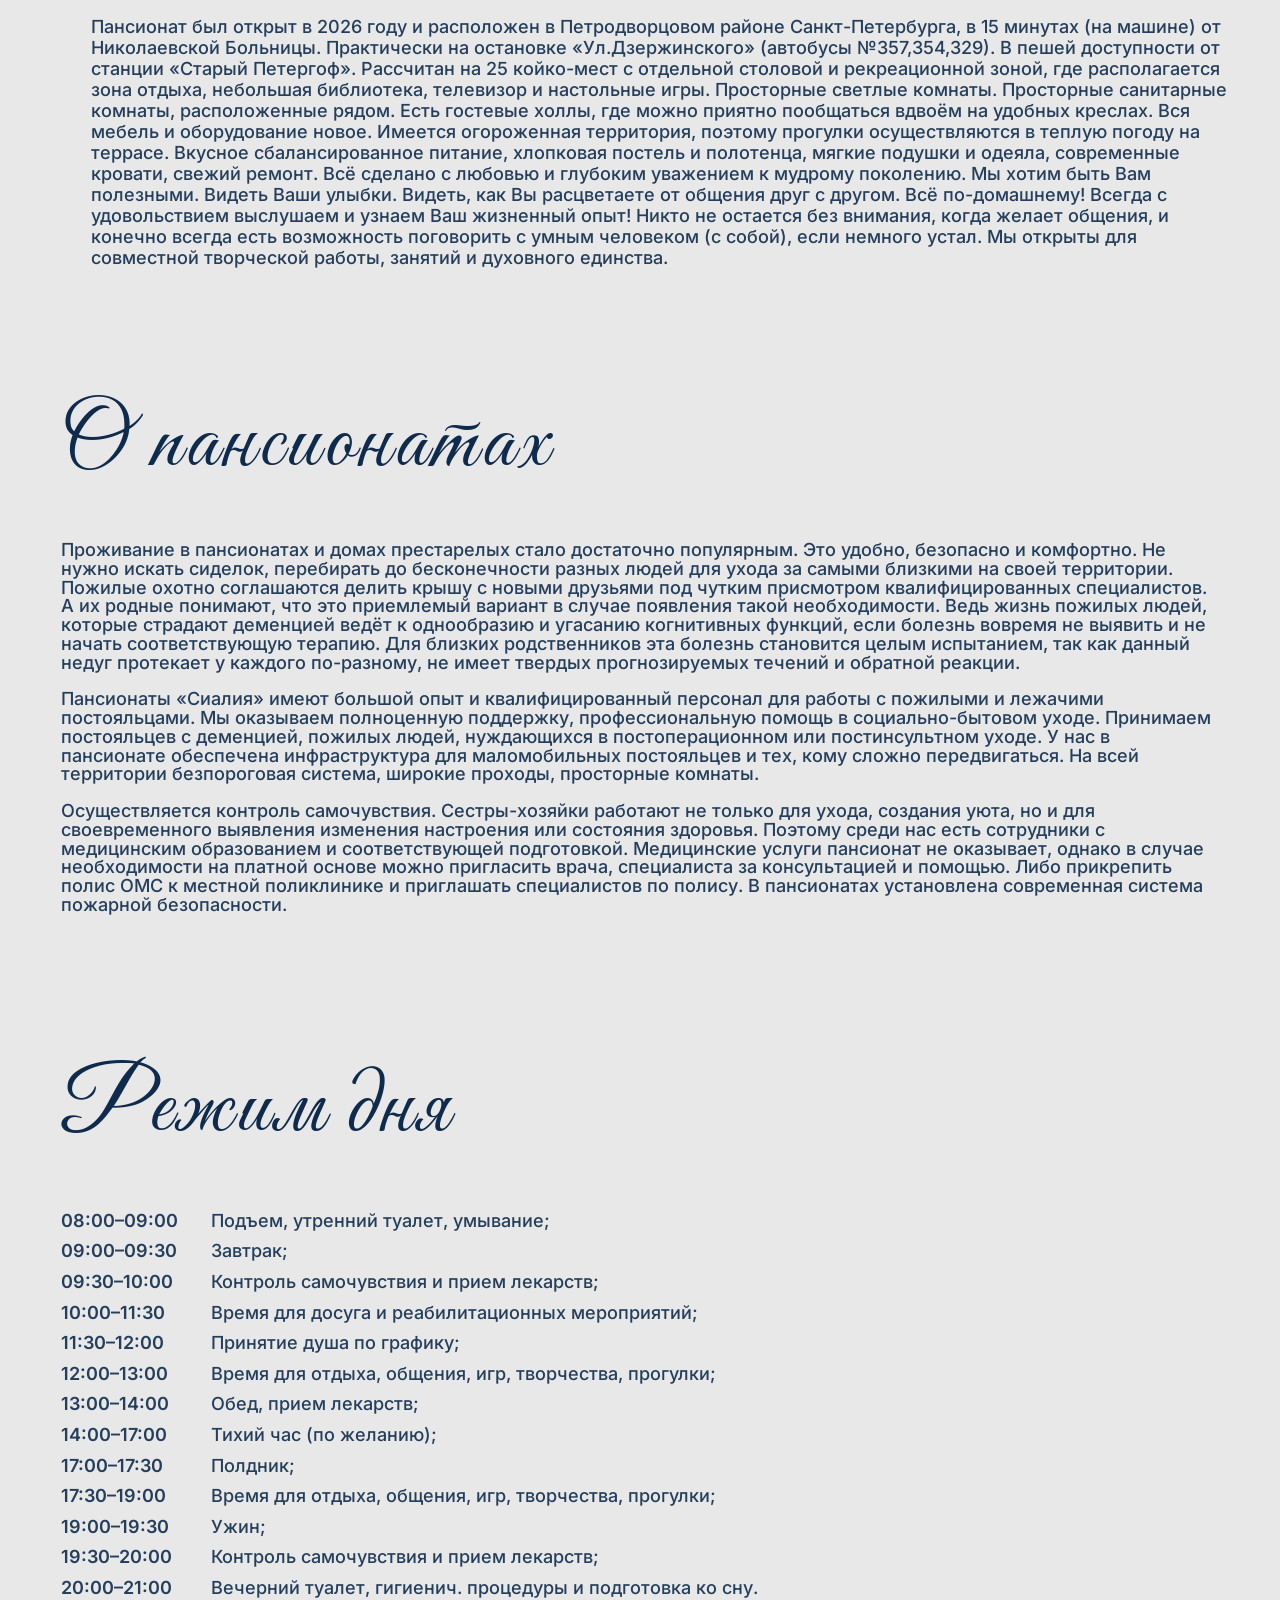
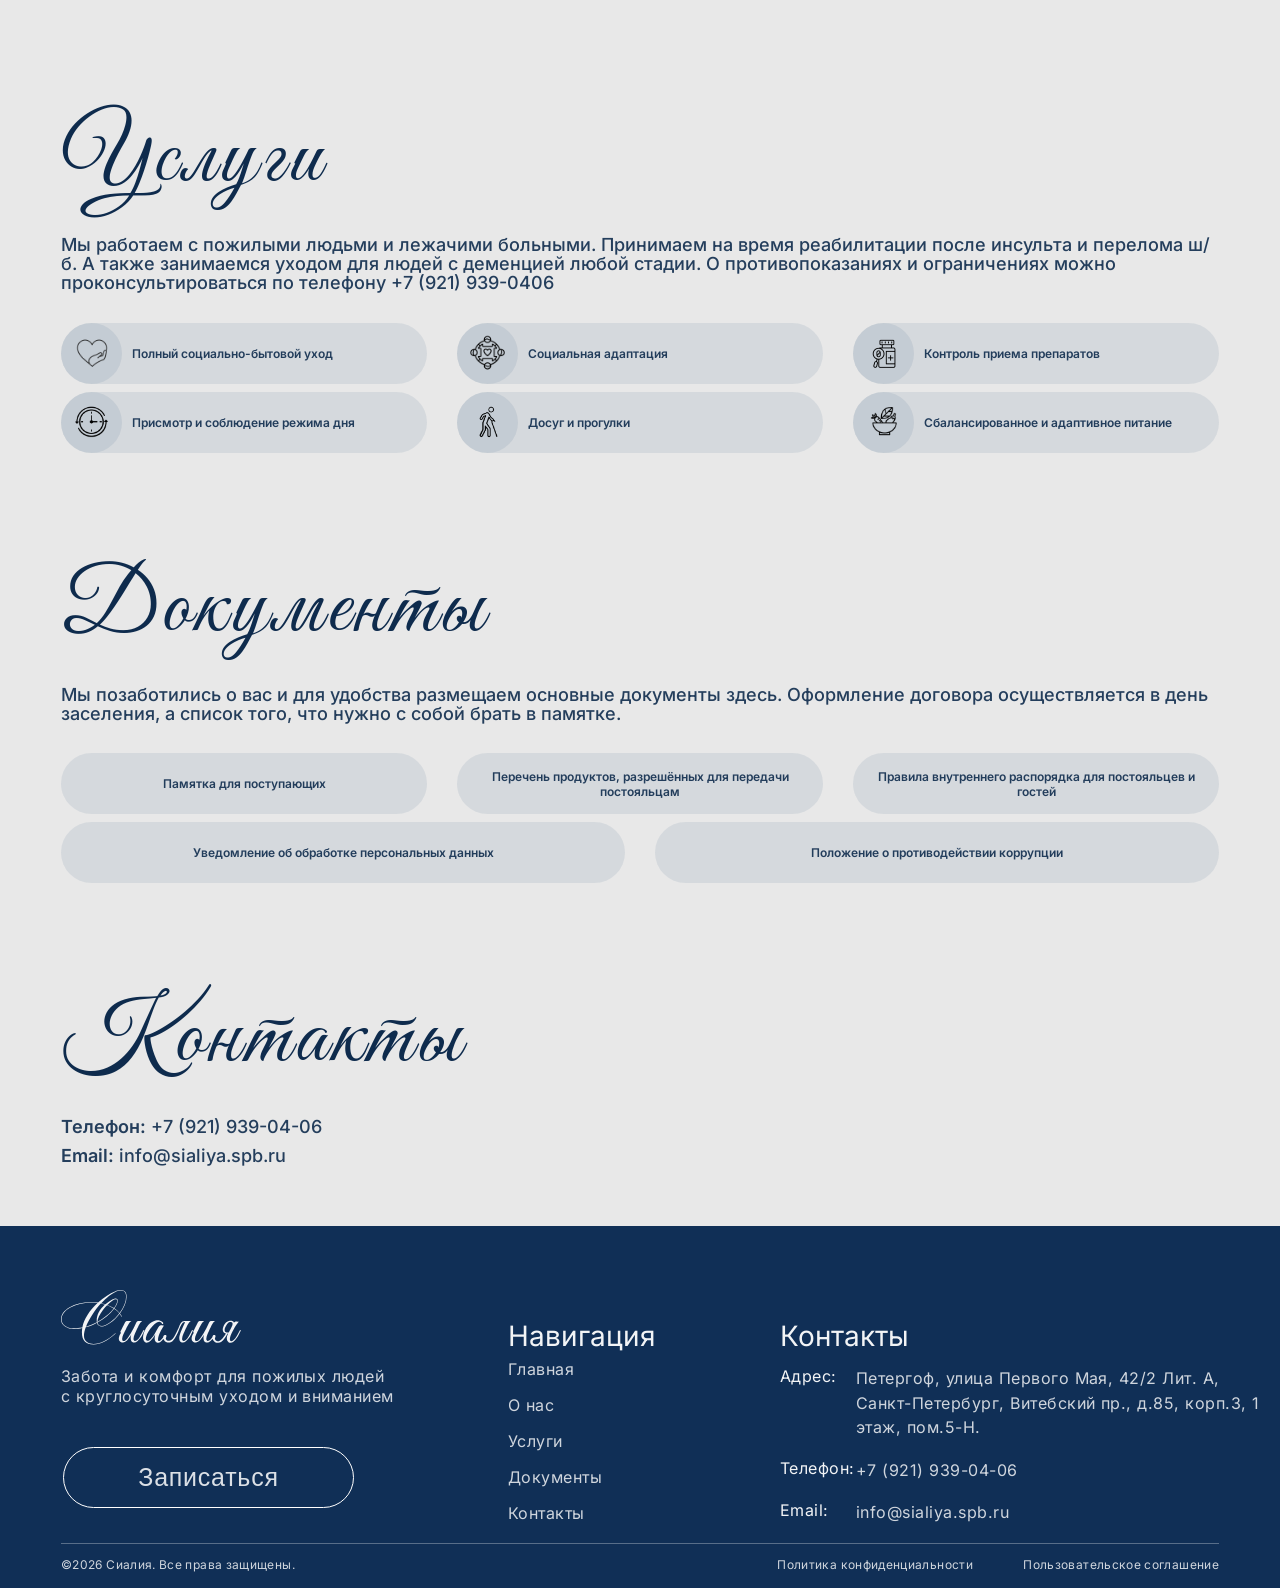
==== commit 9f3b0a94: "Fix Sialiya Yandex Maps URLs: correct org slug and id" ====
--- a/index.html
+++ b/index.html
@@ -188,7 +188,7 @@
 
   <!-- Reviews / Gallery / More LEFT -->
   <div class="branch-card__meta branch-card__meta-main">
-    <a class="branch-card__reviews" href="https://yandex.com.tr/maps/org/cialia/163481686618/reviews/?ll=36.197860%2C45.125006&mode=search&sll=36.725204%2C45.123818&source=serp_navig&tab=reviews&text=%D0%A1%D0%B8%D0%B0%D0%BB%D0%B8%D1%8F&z=9" target="_blank" rel="noopener">
+    <a class="branch-card__reviews" href="https://yandex.com.tr/maps/org/sialiya/164698840980/reviews/?ll=30.369360%2C59.837950&source=serp_navig&tab=reviews&z=14" target="_blank" rel="noopener">
       <img src="assets/images/reviews-main.svg" alt="Отзывы на Яндекс Картах">
       <div class="branch-card__reviews-inner">
         <span class="branch-card__reviews-label">Отзывы:</span>
@@ -198,7 +198,7 @@
         </span>
       </div>
     </a>
-    <a class="branch-card__btn-gallery" href="https://yandex.com.tr/maps/org/cialia/163481686618/gallery/?ll=36.197860%2C45.125006&mode=search&sll=36.725204%2C45.123818&source=serp_navig&tab=gallery&text=%D0%A1%D0%B8%D0%B0%D0%BB%D0%B8%D1%8F&z=9" target="_blank" rel="noopener">
+    <a class="branch-card__btn-gallery" href="https://yandex.com.tr/maps/org/sialiya/164698840980/gallery/?ll=30.369360%2C59.837950&source=serp_navig&tab=gallery&z=14" target="_blank" rel="noopener">
       <img src="assets/images/btn-gallery.svg" alt="">
       <span>Галерея</span>
     </a>
@@ -214,7 +214,7 @@
     <img class="branch-card__photo-sm" src="assets/images/main-img8.webp" alt="">
     <div class="branch-card__photo-wrap">
       <img class="branch-card__photo-sm" src="assets/images/main-img10.webp" alt="">
-      <a class="branch-card__more-photos" href="https://yandex.com.tr/maps/org/cialia/163481686618/gallery/?ll=36.197860%2C45.125006&mode=search&sll=36.725204%2C45.123818&source=serp_navig&tab=gallery&text=%D0%A1%D0%B8%D0%B0%D0%BB%D0%B8%D1%8F&z=9" target="_blank" rel="noopener"><span>+14 фото</span></a>
+      <a class="branch-card__more-photos" href="https://yandex.com.tr/maps/org/sialiya/164698840980/gallery/?ll=30.369360%2C59.837950&source=serp_navig&tab=gallery&z=14" target="_blank" rel="noopener"><span>+14 фото</span></a>
     </div>
   </div>
 
--- a/style.css
+++ b/style.css
@@ -832,6 +832,7 @@
       top: 221px;
       width: 291px;
       height: 61px;
+      background: none;
       border: 1px solid #fff;
       border-radius: 65px;
       display: flex;
